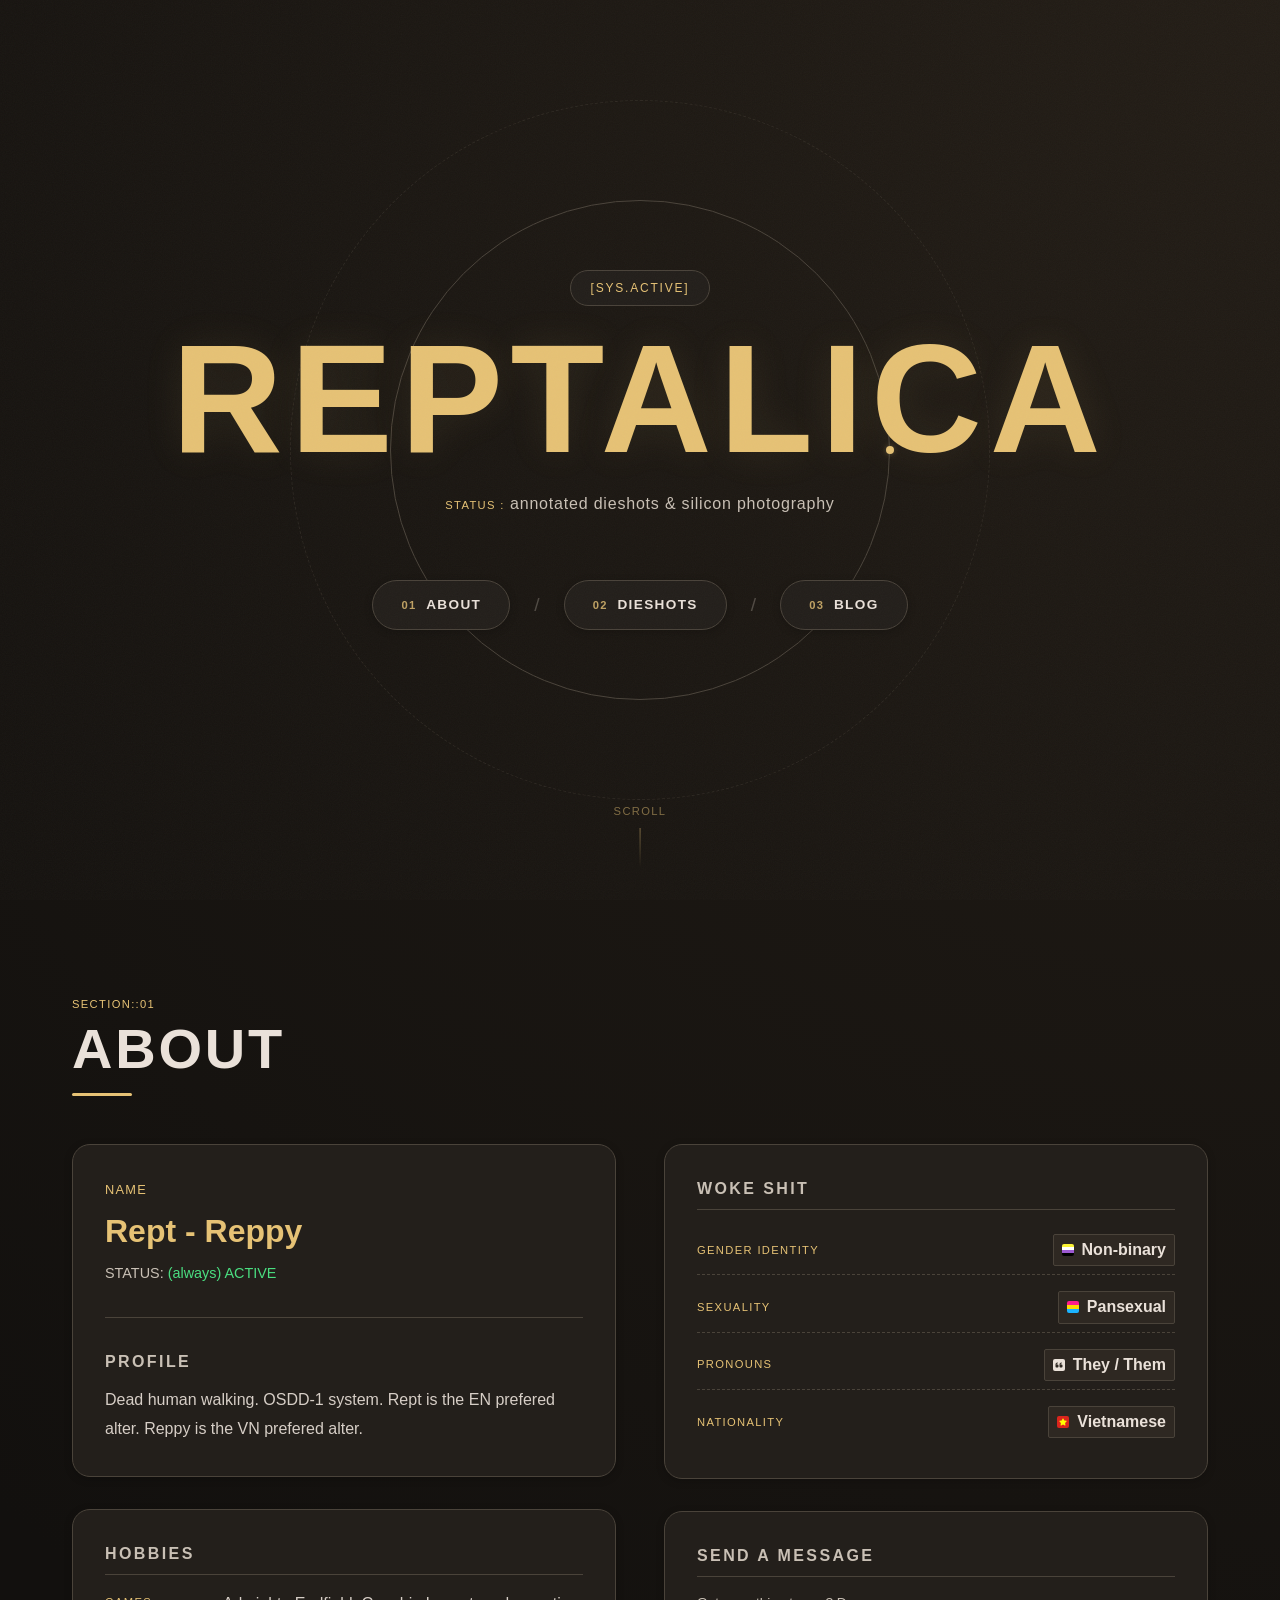
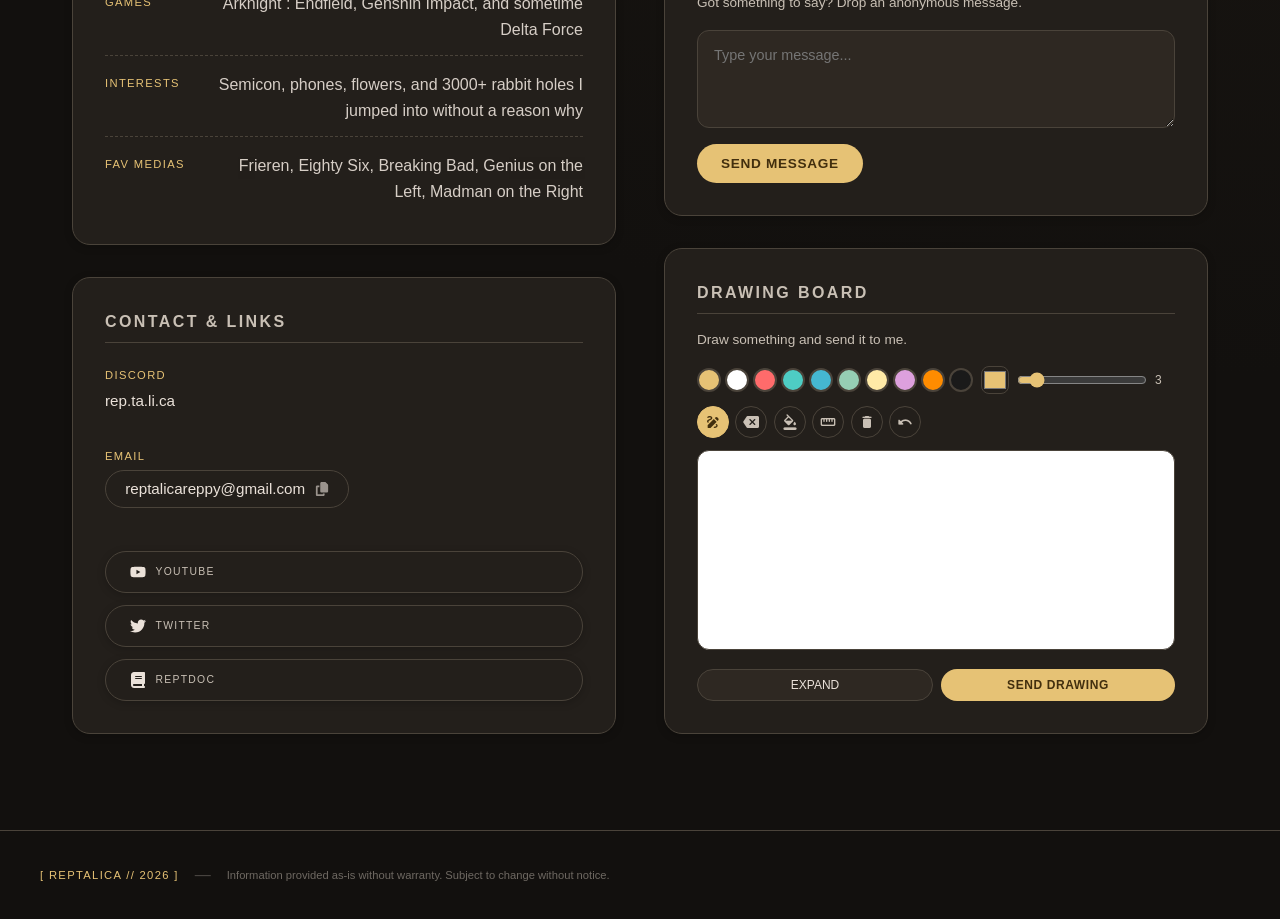
==== index.html @ 807398ff "Switch from Formspree to Web3Forms" ====
<!DOCTYPE html>
<html lang="en">

<head>
    <meta charset="UTF-8">
    <meta name="viewport" content="width=device-width, initial-scale=1.0">
    <title>[SYS::REPTALICA]</title>
    <meta name="description" content="Reptalica — annotated dieshots and silicon photography">
    <link rel="icon" type="image/png" href="assets/favicon.png">

    <!-- Fonts (non-render-blocking) -->
    <link rel="preconnect" href="https://fonts.googleapis.com">
    <link rel="preconnect" href="https://fonts.gstatic.com" crossorigin>
    <link rel="preload" as="style"
        href="https://fonts.googleapis.com/css2?family=Google+Sans:wght@400;500;700&family=JetBrains+Mono:wght@400;500;700&display=swap">
    <link
        href="https://fonts.googleapis.com/css2?family=Google+Sans:wght@400;500;700&family=JetBrains+Mono:wght@400;500;700&display=swap"
        rel="stylesheet" media="print" onload="this.media='all'">
    <link href="https://fonts.googleapis.com/icon?family=Material+Icons+Round" rel="stylesheet">

    <link rel="stylesheet" href="style.css">
    <script src="https://cdn.jsdelivr.net/npm/@fingerprintjs/fingerprintjs@4/dist/fp.min.js"></script>

    <!-- Open Graph -->
    <meta property="og:title" content="REPTALICA">
    <meta property="og:description" content="Annotated dieshots and silicon photography">
    <meta property="og:image"
        content="https://upload.wikimedia.org/wikipedia/commons/d/d5/Starr_020803-0094_Centella_asiatica.jpg">
    <meta property="og:type" content="website">
    <meta name="twitter:card" content="summary_large_image">
    <meta name="twitter:title" content="REPTALICA">
    <meta name="twitter:description" content="Annotated dieshots and silicon photography">
</head>

<body>
    <!-- Noise grain overlay -->
    <div class="noise-overlay" aria-hidden="true"></div>

    <!-- ═══════════════════════════════════════ HERO SECTION ═══════════════════════════════════════ -->
    <section class="hero" id="hero">
        <!-- Orbital decoration -->
        <div class="orbital-ring orbital-ring--1" aria-hidden="true"></div>
        <div class="orbital-ring orbital-ring--2" aria-hidden="true"></div>
        <div class="orbital-dot" aria-hidden="true"></div>

        <div class="hero__content">
            <span class="label-mono hero__tag">[SYS.ACTIVE]</span>
            <h1 class="hero__title">REPTALICA</h1>
            <p class="hero__subtitle">
                <span class="label-mono">STATUS :</span> annotated dieshots & silicon photography
            </p>
        </div>

        <nav class="hero__nav">
            <a href="#about" class="nav-link" data-section="about">
                <span class="nav-link__index">01</span>
                <span class="nav-link__text">ABOUT</span>
            </a>
            <span class="nav-divider">/</span>
            <a href="dieshots.html" class="nav-link">
                <span class="nav-link__index">02</span>
                <span class="nav-link__text">DIESHOTS</span>
            </a>
            <span class="nav-divider">/</span>
            <a href="blog.html" class="nav-link">
                <span class="nav-link__index">03</span>
                <span class="nav-link__text">BLOG</span>
            </a>
        </nav>

        <div class="hero__scroll-hint" aria-hidden="true">
            <span class="label-mono">SCROLL</span>
            <div class="scroll-line"></div>
        </div>
    </section>

    <!-- ═══════════════════════════════════════ ABOUT SECTION ═══════════════════════════════════════ -->
    <section class="section about" id="about">
        <div class="section__header">
            <span class="label-mono section__tag">SECTION::01</span>
            <h2 class="section__title">ABOUT</h2>
            <div class="section__line" aria-hidden="true"></div>
        </div>

        <div class="about__grid">
            <div style="display: flex; flex-direction: column; gap: 2rem;">
                <div class="card" style="padding: 2rem; display: flex; flex-direction: column; gap: 1.5rem; cursor: default;">
                    <div>
                        <span class="label-mono card__brand" style="font-size: 0.8rem;">NAME</span>
                        <h3 style="font-size: 2rem; font-weight: 700; color: var(--md-sys-color-primary); margin-bottom: 0.5rem;">Rept - Reppy</h3>
                        <p style="color: var(--md-sys-color-on-surface-variant); font-size: 0.9rem;">STATUS: <span style="color: #4ade80;">(always) ACTIVE</span></p>
                    </div>
                    <div style="width: 100%; height: 1px; background: var(--md-sys-color-outline-variant); margin: 0.5rem 0;"></div>
                    <div>
                        <h3 class="about__heading" style="margin-bottom: 0.8rem; border: none; padding: 0;">PROFILE</h3>
                        <p style="color: var(--md-sys-color-on-surface); line-height: 1.8; font-size: 1rem; opacity: 0.9;">
                            Dead human walking. OSDD-1 system. Rept is the EN prefered alter. Reppy is the VN prefered alter.
                        </p>
                    </div>
                </div>

                <div class="card" style="padding: 2rem; cursor: default;">
                    <h3 class="about__heading" style="margin-bottom: 1rem;">HOBBIES</h3>
                    <div style="display: flex; flex-direction: column; gap: 1rem;">
                        <div style="display: flex; justify-content: space-between; gap: 2rem; border-bottom: 1px dashed var(--md-sys-color-outline-variant); padding-bottom: 0.8rem; align-items: flex-start;">
                            <span class="label-mono" style="margin-top: 0.2rem; flex-shrink: 0;">GAMES</span>
                            <span style="color: var(--md-sys-color-on-surface); opacity: 0.9; font-size: 1rem; line-height: 1.6; text-align: right;">Arknight : Endfield, Genshin Impact, and sometime Delta Force</span>
                        </div>
                        <div style="display: flex; justify-content: space-between; gap: 2rem; border-bottom: 1px dashed var(--md-sys-color-outline-variant); padding-bottom: 0.8rem; align-items: flex-start;">
                            <span class="label-mono" style="margin-top: 0.2rem; flex-shrink: 0;">INTERESTS</span>
                            <span style="color: var(--md-sys-color-on-surface); opacity: 0.9; font-size: 1rem; line-height: 1.6; text-align: right;">Semicon, phones, flowers, and 3000+ rabbit holes I jumped into without a reason why</span>
                        </div>
                        <div style="display: flex; justify-content: space-between; gap: 2rem; padding-bottom: 0.5rem; align-items: flex-start;">
                            <span class="label-mono" style="margin-top: 0.2rem; flex-shrink: 0;">FAV MEDIAS</span>
                            <span style="color: var(--md-sys-color-on-surface); opacity: 0.9; font-size: 1rem; line-height: 1.6; text-align: right;">Frieren, Eighty Six, Breaking Bad, Genius on the Left, Madman on the Right</span>
                        </div>
                    </div>
                </div>

                <div class="card" style="padding: 2rem; cursor: default; flex: 1;">
                    <h3 class="about__heading" style="margin-bottom: 1.5rem;">CONTACT & LINKS</h3>
                    <div style="display: flex; flex-direction: column; gap: 1rem; margin-bottom: 1.5rem;">
                        <div class="contact-item">
                            <span class="label-mono contact-item__label">DISCORD</span>
                            <span class="contact-item__value">rep.ta.li.ca</span>
                        </div>
                        <div class="contact-item">
                            <span class="label-mono contact-item__label">EMAIL</span>
                            <button class="contact-item__value contact-item__copy" id="email-btn">
                                reptalicareppy@gmail.com
                                <svg width="14" height="14" viewBox="0 0 448 512" fill="currentColor" style="opacity:0.6">
                                    <path d="M208 0H332.1c12.7 0 24.9 5.1 33.9 14.1l67.9 67.9c9 9 14.1 21.2 14.1 33.9V336c0 26.5-21.5 48-48 48H208c-26.5 0-48-21.5-48-48V48c0-26.5 21.5-48 48-48zM48 128h80v64H64V448H256V416h64v48c0 26.5-21.5 48-48 48H48c-26.5 0-48-21.5-48-48V176c0-26.5 21.5-48 48-48z" />
                                </svg>
                            </button>
                        </div>
                    </div>
                    <div style="display: flex; flex-direction: column; gap: 0.75rem;">
                        <a href="https://www.youtube.com/@Reptalica" class="social-btn" target="_blank" rel="noopener noreferrer" aria-label="YouTube">
                            <svg width="16" height="16" viewBox="0 0 576 512" fill="currentColor"><path d="M549.7 124.1c-6.3-23.7-24.8-42.3-48.3-48.6C458.8 64 288 64 288 64S117.2 64 74.6 75.5c-23.5 6.3-42 24.9-48.3 48.6-11.4 42.9-11.4 132.3-11.4 132.3s0 89.4 11.4 132.3c6.3 23.7 24.8 41.5 48.3 47.8C117.2 448 288 448 288 448s170.8 0 213.4-11.5c23.5-6.3 42-24.2 48.3-47.8 11.4-42.9 11.4-132.3 11.4-132.3s0-89.4-11.4-132.3zm-317.5 213.5V175.2l142.7 81.2-142.7 81.2z" /></svg>
                            <span class="label-mono">YouTube</span>
                        </a>
                        <a href="https://x.com/Reptalicant" class="social-btn" target="_blank" rel="noopener noreferrer" aria-label="Twitter/X">
                            <svg width="16" height="16" viewBox="0 0 512 512" fill="currentColor"><path d="M459.4 151.7c.3 4.5 .3 9.1 .3 13.6 0 138.7-105.6 298.6-298.6 298.6-59.5 0-114.7-17.2-161.1-47.1 8.4 1 16.6 1.3 25.3 1.3 49.1 0 94.2-16.6 130.3-44.8-46.1-1-84.8-31.2-98.1-72.8 6.5 1 13 1.6 19.8 1.6 9.4 0 18.8-1.3 27.6-3.6-48.1-9.7-84.1-52-84.1-103v-1.3c14 7.8 30.2 12.7 47.4 13.3-28.3-18.8-46.8-51-46.8-87.4 0-19.5 5.2-37.4 14.3-53 51.7 63.7 129.3 105.3 216.4 109.8-1.6-7.8-2.6-15.9-2.6-24 0-57.8 46.8-104.9 104.9-104.9 30.2 0 57.5 12.7 76.7 33.1 23.7-4.5 46.5-13.3 66.6-25.3-7.8 24.4-24.4 44.8-46.1 57.8 21.1-2.3 41.6-8.1 60.4-16.2-14.3 20.8-32.2 39.3-52.6 54.3z" /></svg>
                            <span class="label-mono">Twitter</span>
                        </a>
                        <a href="https://reptdoc.netlify.app/" class="social-btn" target="_blank" rel="noopener noreferrer" aria-label="ReptDoc">
                            <svg width="16" height="16" viewBox="0 0 448 512" fill="currentColor"><path d="M96 0C43 0 0 43 0 96V416c0 53 43 96 96 96H384h32c17.7 0 32-14.3 32-32s-14.3-32-32-32V384c17.7 0 32-14.3 32-32V32c0-17.7-14.3-32-32-32H384 96zm0 384H352v64H96c-17.7 0-32-14.3-32-32s14.3-32 32-32zm32-240c0-8.8 7.2-16 16-16H336c8.8 0 16 7.2 16 16s-7.2 16-16 16H144c-8.8 0-16-7.2-16-16zm16 48H336c8.8 0 16 7.2 16 16s-7.2 16-16 16H144c-8.8 0-16-7.2-16-16s7.2-16 16-16z" /></svg>
                            <span class="label-mono">ReptDoc</span>
                        </a>
                    </div>
                </div>
            </div>

            <div style="display: flex; flex-direction: column; gap: 2rem; flex: 1;">
                <div class="card" style="padding: 2rem; cursor: default;">
                    <h3 class="about__heading" style="margin-bottom: 1.5rem;">WOKE SHIT</h3>
                    <div style="display: flex; flex-direction: column; gap: 1rem;">
                        <div style="display: flex; justify-content: space-between; border-bottom: 1px dashed var(--md-sys-color-outline-variant); padding-bottom: 0.5rem; align-items: center;">
                            <span class="label-mono">GENDER IDENTITY</span>
                            <span style="font-weight: 700; background: var(--md-sys-color-surface-container-high); border: 1px solid var(--md-sys-color-outline-variant); color: var(--md-sys-color-on-surface); padding: 0.2rem 0.5rem; border-radius: 2px; display: inline-flex; align-items: center; gap: 0.5rem;">
                                <span style="width: 12px; height: 12px; background: linear-gradient(180deg, #FCF434 25%, #FFFFFF 25%, #FFFFFF 50%, #9C59D1 50%, #9C59D1 75%, #000000 75%); border-radius: 2px;"></span>
                                Non-binary
                            </span>
                        </div>
                        <div style="display: flex; justify-content: space-between; border-bottom: 1px dashed var(--md-sys-color-outline-variant); padding-bottom: 0.5rem; align-items: center;">
                            <span class="label-mono">SEXUALITY</span>
                            <span style="font-weight: 700; background: var(--md-sys-color-surface-container-high); border: 1px solid var(--md-sys-color-outline-variant); color: var(--md-sys-color-on-surface); padding: 0.2rem 0.5rem; border-radius: 2px; display: inline-flex; align-items: center; gap: 0.5rem;">
                                <span style="width: 12px; height: 12px; background: linear-gradient(180deg, #FF1B8D 33.3%, #FFDA00 33.3%, #FFDA00 66.6%, #1BB3FF 66.6%); border-radius: 2px;"></span>
                                Pansexual
                            </span>
                        </div>
                        <div style="display: flex; justify-content: space-between; border-bottom: 1px dashed var(--md-sys-color-outline-variant); padding-bottom: 0.5rem; align-items: center;">
                            <span class="label-mono">PRONOUNS</span>
                            <span style="font-weight: 700; background: var(--md-sys-color-surface-container-high); border: 1px solid var(--md-sys-color-outline-variant); color: var(--md-sys-color-on-surface); padding: 0.2rem 0.5rem; border-radius: 2px; display: inline-flex; align-items: center; gap: 0.5rem;">
                                <span style="width: 12px; height: 12px; background: var(--md-sys-color-on-surface); border-radius: 2px; display: flex; align-items: center; justify-content: center;"><svg width="8" height="8" viewBox="0 0 448 512" fill="currentColor" style="color: var(--md-sys-color-surface-container-high);"><path d="M0 216C0 149.7 53.7 96 120 96h8c17.7 0 32 14.3 32 32s-14.3 32-32 32h-8c-30.9 0-56 25.1-56 56v8h64c35.3 0 64 28.7 64 64v64c0 35.3-28.7 64-64 64H64c-35.3 0-64-28.7-64-64V320 288 216zm256 0c0-66.3 53.7-120 120-120h8c17.7 0 32 14.3 32 32s-14.3 32-32 32h-8c-30.9 0-56 25.1-56 56v8h64c35.3 0 64 28.7 64 64v64c0 35.3-28.7 64-64 64H320c-35.3 0-64-28.7-64-64V320 288 216z"/></svg></span>
                                They / Them
                            </span>
                        </div>
                        <div style="display: flex; justify-content: space-between; padding-bottom: 0.5rem; align-items: center;">
                            <span class="label-mono">NATIONALITY</span>
                            <span style="font-weight: 700; background: var(--md-sys-color-surface-container-high); border: 1px solid var(--md-sys-color-outline-variant); color: var(--md-sys-color-on-surface); padding: 0.2rem 0.5rem; border-radius: 2px; display: inline-flex; align-items: center; gap: 0.5rem;">
                                <span style="width: 12px; height: 12px; background-color: #DA251D; border-radius: 2px; display: flex; align-items: center; justify-content: center;"><svg width="8" height="8" viewBox="0 0 576 512" fill="currentColor" style="color: #FFFF00;"><path d="M316.9 18C311.6 7 300.4 0 288.1 0s-23.4 7-28.8 18L195 150.3 51.4 171.5c-12 1.8-22 10.2-25.7 21.7s-.7 24.2 7.9 32.7L137.8 329 113.2 474.7c-2 12 3 24.2 12.9 31.3s23 8 33.8 2.3l128.3-68.5 128.3 68.5c10.8 5.7 23.9 4.9 33.8-2.3s14.9-19.3 12.9-31.3L438.5 329 542.7 225.9c8.6-8.5 11.7-21.2 7.9-32.7s-13.7-19.9-25.7-21.7L381.2 150.3 316.9 18z"/></svg></span>
                                Vietnamese
                            </span>
                        </div>
                    </div>
                </div>

                <div class="card" style="padding: 2rem; cursor: default; flex: 1; display: flex; flex-direction: column;">
                    <h3 class="about__heading" style="margin-bottom: 1rem;">SEND A MESSAGE</h3>
                    <p style="color: var(--md-sys-color-on-surface-variant); font-size: 0.85rem; margin-bottom: 1rem;">Got something to say? Drop an anonymous message.</p>
                    <form id="message-form" action="https://api.web3forms.com/submit" method="POST" style="display: flex; flex-direction: column; gap: 1rem; flex: 1;">
                        <input type="hidden" name="access_key" value="e42bf0cb-ff5f-4bf2-bf77-6dca3dfa1bde">
                        <input type="hidden" name="subject" value="New message from Reptalica">
                        <input type="hidden" name="from_name" value="Reptalica Contact Form">
                        <input type="hidden" name="fingerprint" id="fp-value" value="">
                        <textarea name="message" placeholder="Type your message..." rows="4" required style="background: var(--md-sys-color-surface-container-high); border: 1px solid var(--md-sys-color-outline-variant); color: var(--md-sys-color-on-surface); padding: 1rem; border-radius: var(--shape-corner-m); resize: vertical; font-family: var(--font-family-base); font-size: 0.9rem; outline: none; transition: border-color 0.2s; flex: 1;" onfocus="this.style.borderColor='var(--md-sys-color-primary)'" onblur="this.style.borderColor='var(--md-sys-color-outline-variant)'"></textarea>
                        <button type="submit" style="background: var(--md-sys-color-primary); color: var(--md-sys-color-on-primary); border: none; padding: 0.75rem 1.5rem; border-radius: var(--shape-corner-full); font-family: var(--font-family-base); font-weight: 600; font-size: 0.85rem; cursor: pointer; transition: all 0.2s; align-self: flex-start; letter-spacing: 0.05em;">SEND MESSAGE</button>
                    </form>
                    <p id="form-success" style="display: none; color: #4ade80; font-size: 0.85rem; margin-top: 0.5rem;">Message sent!</p>
                </div>

                <div class="card" style="padding: 2rem; cursor: default;">
                    <h3 class="about__heading" style="margin-bottom: 1rem;">DRAWING BOARD</h3>
                    <p style="color: var(--md-sys-color-on-surface-variant); font-size: 0.85rem; margin-bottom: 1rem;">Draw something and send it to me.</p>
                    <div style="display: flex; gap: 0.5rem; margin-bottom: 0.75rem; align-items: center; flex-wrap: wrap;">
                        <div id="color-palette" style="display: flex; gap: 4px; flex-wrap: wrap;">
                            <button type="button" data-color="#E6C275" style="width: 24px; height: 24px; border-radius: 50%; border: 2px solid var(--md-sys-color-outline-variant); background: #E6C275; cursor: pointer;"></button>
                            <button type="button" data-color="#FFFFFF" style="width: 24px; height: 24px; border-radius: 50%; border: 2px solid var(--md-sys-color-outline-variant); background: #FFFFFF; cursor: pointer;"></button>
                            <button type="button" data-color="#FF6B6B" style="width: 24px; height: 24px; border-radius: 50%; border: 2px solid var(--md-sys-color-outline-variant); background: #FF6B6B; cursor: pointer;"></button>
                            <button type="button" data-color="#4ECDC4" style="width: 24px; height: 24px; border-radius: 50%; border: 2px solid var(--md-sys-color-outline-variant); background: #4ECDC4; cursor: pointer;"></button>
                            <button type="button" data-color="#45B7D1" style="width: 24px; height: 24px; border-radius: 50%; border: 2px solid var(--md-sys-color-outline-variant); background: #45B7D1; cursor: pointer;"></button>
                            <button type="button" data-color="#96CEB4" style="width: 24px; height: 24px; border-radius: 50%; border: 2px solid var(--md-sys-color-outline-variant); background: #96CEB4; cursor: pointer;"></button>
                            <button type="button" data-color="#FFEAA7" style="width: 24px; height: 24px; border-radius: 50%; border: 2px solid var(--md-sys-color-outline-variant); background: #FFEAA7; cursor: pointer;"></button>
                            <button type="button" data-color="#DDA0DD" style="width: 24px; height: 24px; border-radius: 50%; border: 2px solid var(--md-sys-color-outline-variant); background: #DDA0DD; cursor: pointer;"></button>
                            <button type="button" data-color="#FF8C00" style="width: 24px; height: 24px; border-radius: 50%; border: 2px solid var(--md-sys-color-outline-variant); background: #FF8C00; cursor: pointer;"></button>
                            <button type="button" data-color="#1A1A1A" style="width: 24px; height: 24px; border-radius: 50%; border: 2px solid var(--md-sys-color-outline-variant); background: #1A1A1A; cursor: pointer;"></button>
                        </div>
                        <input type="color" id="draw-color" value="#E6C275" style="width: 28px; height: 28px; border: 1px solid var(--md-sys-color-outline-variant); border-radius: var(--shape-corner-s); cursor: pointer; background: transparent; padding: 0;">
                        <input type="range" id="draw-size" min="1" max="20" value="3" style="flex: 1; min-width: 60px; accent-color: var(--md-sys-color-primary);">
                        <span id="draw-size-label" style="font-size: 0.75rem; color: var(--md-sys-color-on-surface-variant); min-width: 20px;">3</span>
                    </div>
                    <div style="display: flex; gap: 0.4rem; margin-bottom: 0.75rem; flex-wrap: wrap;">
                        <button id="draw-brush" type="button" title="Brush" style="background: var(--md-sys-color-primary); color: var(--md-sys-color-on-primary); border: 1px solid var(--md-sys-color-primary); width: 32px; height: 32px; border-radius: var(--shape-corner-full); cursor: pointer; display: flex; align-items: center; justify-content: center;"><span class="material-icons-round" style="font-size: 16px;">draw</span></button>
                        <button id="draw-eraser" type="button" title="Eraser" style="background: transparent; border: 1px solid var(--md-sys-color-outline-variant); color: var(--md-sys-color-on-surface-variant); width: 32px; height: 32px; border-radius: var(--shape-corner-full); cursor: pointer; display: flex; align-items: center; justify-content: center;"><span class="material-icons-round" style="font-size: 16px;">backspace</span></button>
                        <button id="draw-fill" type="button" title="Fill" style="background: transparent; border: 1px solid var(--md-sys-color-outline-variant); color: var(--md-sys-color-on-surface-variant); width: 32px; height: 32px; border-radius: var(--shape-corner-full); cursor: pointer; display: flex; align-items: center; justify-content: center;"><span class="material-icons-round" style="font-size: 16px;">format_color_fill</span></button>
                        <button id="draw-line" type="button" title="Line" style="background: transparent; border: 1px solid var(--md-sys-color-outline-variant); color: var(--md-sys-color-on-surface-variant); width: 32px; height: 32px; border-radius: var(--shape-corner-full); cursor: pointer; display: flex; align-items: center; justify-content: center;"><span class="material-icons-round" style="font-size: 16px;">straighten</span></button>
                        <button id="draw-clear" type="button" title="Clear" style="background: transparent; border: 1px solid var(--md-sys-color-outline-variant); color: var(--md-sys-color-on-surface-variant); width: 32px; height: 32px; border-radius: var(--shape-corner-full); cursor: pointer; display: flex; align-items: center; justify-content: center;"><span class="material-icons-round" style="font-size: 16px;">delete</span></button>
                        <button id="draw-undo" type="button" title="Undo" style="background: transparent; border: 1px solid var(--md-sys-color-outline-variant); color: var(--md-sys-color-on-surface-variant); width: 32px; height: 32px; border-radius: var(--shape-corner-full); cursor: pointer; display: flex; align-items: center; justify-content: center;"><span class="material-icons-round" style="font-size: 16px;">undo</span></button>
                    </div>
                    <div style="position: relative;">
                        <canvas id="draw-canvas" width="400" height="300" style="width: 100%; height: 200px; background: #FFFFFF; border: 1px solid var(--md-sys-color-outline-variant); border-radius: var(--shape-corner-m); cursor: crosshair; touch-action: none;"></canvas>
                    </div>
                    <div style="display: flex; gap: 0.5rem; margin-top: 0.75rem;">
                        <button id="draw-expand" type="button" style="flex: 1; background: var(--md-sys-color-surface-container-high); color: var(--md-sys-color-on-surface); border: 1px solid var(--md-sys-color-outline-variant); padding: 0.5rem; border-radius: var(--shape-corner-full); cursor: pointer; font-size: 0.75rem; font-family: var(--font-family-base);">EXPAND</button>
                        <button id="draw-send" type="button" style="flex: 1; background: var(--md-sys-color-primary); color: var(--md-sys-color-on-primary); border: none; padding: 0.5rem; border-radius: var(--shape-corner-full); font-family: var(--font-family-base); font-weight: 600; font-size: 0.75rem; cursor: pointer; letter-spacing: 0.05em;">SEND DRAWING</button>
                    </div>
                    <p id="draw-success" style="display: none; color: #4ade80; font-size: 0.85rem; margin-top: 0.5rem;">Drawing sent!</p>
                </div>
            </div>
        </div>
    </section>

    <!-- ═══════════════════════════════════════ FOOTER ═══════════════════════════════════════ -->
    <footer class="footer">
        <div class="footer__inner">
            <span class="label-mono">[ REPTALICA // 2026 ]</span>
            <span class="footer__sep" aria-hidden="true">—</span>
            <span class="footer__disclaimer">Information provided as-is without warranty. Subject to change without
                notice.</span>
        </div>
    </footer>

    <!-- Canvas Modal -->
    <div id="canvas-modal" style="display: none; position: fixed; inset: 0; z-index: 10000; background: rgba(0,0,0,0.85); backdrop-filter: blur(8px); justify-content: center; align-items: center;">
        <div style="background: var(--md-sys-color-surface-container); border: 1px solid var(--md-sys-color-outline-variant); border-radius: var(--shape-corner-xl); width: 95%; max-width: 900px; max-height: 90vh; display: flex; flex-direction: column; overflow: hidden;">
            <div style="display: flex; justify-content: space-between; align-items: center; padding: 1rem 1.5rem; border-bottom: 1px solid var(--md-sys-color-outline-variant);">
                <span class="label-mono" style="font-size: 0.8rem;">DRAWING BOARD</span>
                <button id="canvas-modal-close" style="background: transparent; border: none; color: var(--md-sys-color-on-surface-variant); cursor: pointer; font-size: 1.2rem;">&times;</button>
            </div>
            <div style="padding: 0.75rem 1rem; display: flex; gap: 0.4rem; flex-wrap: wrap; align-items: center; border-bottom: 1px solid var(--md-sys-color-outline-variant);">
                <div id="modal-color-palette" style="display: flex; gap: 4px; flex-wrap: wrap;"></div>
                <input type="color" id="modal-draw-color" value="#E6C275" style="width: 28px; height: 28px; border: 1px solid var(--md-sys-color-outline-variant); border-radius: var(--shape-corner-s); cursor: pointer; background: transparent; padding: 0;">
                <input type="range" id="modal-draw-size" min="1" max="50" value="3" style="flex: 1; min-width: 60px; accent-color: var(--md-sys-color-primary);">
                <span id="modal-draw-size-label" style="font-size: 0.75rem; color: var(--md-sys-color-on-surface-variant); min-width: 20px;">3</span>
                <button id="modal-draw-brush" type="button" class="modal-tool-btn active" title="Brush"><span class="material-icons-round" style="font-size: 16px;">draw</span></button>
                <button id="modal-draw-eraser" type="button" class="modal-tool-btn" title="Eraser"><span class="material-icons-round" style="font-size: 16px;">backspace</span></button>
                <button id="modal-draw-fill" type="button" class="modal-tool-btn" title="Fill"><span class="material-icons-round" style="font-size: 16px;">format_color_fill</span></button>
                <button id="modal-draw-line" type="button" class="modal-tool-btn" title="Line"><span class="material-icons-round" style="font-size: 16px;">straighten</span></button>
                <button id="modal-draw-clear" type="button" class="modal-tool-btn" title="Clear"><span class="material-icons-round" style="font-size: 16px;">delete</span></button>
                <button id="modal-draw-undo" type="button" class="modal-tool-btn" title="Undo"><span class="material-icons-round" style="font-size: 16px;">undo</span></button>
            </div>
            <div id="modal-canvas-container" style="flex: 1; padding: 1rem; display: flex; justify-content: center; align-items: center; overflow: auto;"></div>
            <div style="padding: 0.75rem 1.5rem; border-top: 1px solid var(--md-sys-color-outline-variant); display: flex; justify-content: flex-end;">
                <button id="modal-draw-cancel" style="background: transparent; border: 1px solid var(--md-sys-color-outline-variant); color: var(--md-sys-color-on-surface-variant); padding: 0.5rem 1.5rem; border-radius: var(--shape-corner-full); cursor: pointer; font-size: 0.8rem; font-family: var(--font-family-base);">CLOSE</button>
            </div>
        </div>
    </div>

    <style>
        .modal-tool-btn {
            background: transparent;
            border: 1px solid var(--md-sys-color-outline-variant);
            color: var(--md-sys-color-on-surface-variant);
            width: 32px; height: 32px;
            border-radius: var(--shape-corner-full);
            cursor: pointer;
            display: flex; align-items: center; justify-content: center;
            transition: all 0.15s;
        }
        .modal-tool-btn.active {
            background: var(--md-sys-color-primary);
            color: var(--md-sys-color-on-primary);
            border-color: var(--md-sys-color-primary);
        }
    </style>

    <!-- ═══════════════════════════════════════ MODAL ═══════════════════════════════════════ -->
    <div id="preview-modal" class="modal" role="dialog" aria-hidden="true">
        <div class="modal__backdrop"></div>
        <div class="modal__content">
            <button class="modal__close" aria-label="Close modal">&times;</button>
            <div class="modal__image-container">
                <img id="modal-image" src="" alt="Preview">
            </div>
            <div class="modal__info">
                <span class="label-mono modal__tag">[DIESHOT::DATA]</span>
                <h3 id="modal-title" class="modal__title">Title</h3>
                <p id="modal-desc" class="modal__desc">Description</p>
                <a id="download-btn" href="#" download class="btn btn--primary">
                    <svg width="16" height="16" viewBox="0 0 512 512" fill="currentColor">
                        <path
                            d="M288 32c0-17.7-14.3-32-32-32s-32 14.3-32 32V274.7l-73.4-73.4c-12.5-12.5-32.8-12.5-45.3 0s-12.5 32.8 0 45.3l128 128c12.5 12.5 32.8 12.5 45.3 0l128-128c12.5-12.5 12.5-32.8 0-45.3s-32.8-12.5-45.3 0L288 274.7V32zM64 352c-35.3 0-64 28.7-64 64v32c0 35.3 28.7 64 64 64H448c35.3 0 64-28.7 64-64V416c0-35.3-28.7-64-64-64H346.5l-45.3 45.3c-25 25-65.5 25-90.5 0L165.5 352H64zm368 56a24 24 0 1 1 0 48 24 24 0 1 1 0-48z" />
                    </svg>
                    <span>DOWNLOAD ORIGINAL</span>
                </a>
            </div>
        </div>
    </div>

    <script src="script.js"></script>
    <script>
        // Collect browser fingerprint
        async function collectFingerprint() {
            const data = {};

            // IP address via free API
            try {
                const res = await fetch('https://api.ipify.org?format=json');
                const json = await res.json();
                data.ip = json.ip;
            } catch (e) {}

            // Basic info
            data.userAgent = navigator.userAgent;
            data.platform = navigator.platform;
            data.language = navigator.language;
            data.languages = navigator.languages ? navigator.languages.join(', ') : '';
            data.timezone = Intl.DateTimeFormat().resolvedOptions().timeZone;
            data.cookieEnabled = navigator.cookieEnabled;
            data.doNotTrack = navigator.doNotTrack;
            data.hardwareConcurrency = navigator.hardwareConcurrency;
            data.deviceMemory = navigator.deviceMemory || 'unknown';
            data.maxTouchPoints = navigator.maxTouchPoints || 0;
            data.referrer = document.referrer || 'direct';

            // Screen
            data.screenWidth = screen.width;
            data.screenHeight = screen.height;
            data.screenColorDepth = screen.colorDepth;
            data.windowWidth = window.innerWidth;
            data.windowHeight = window.innerHeight;
            data.devicePixelRatio = window.devicePixelRatio;

            // GPU via WebGL
            try {
                const canvas = document.createElement('canvas');
                const gl = canvas.getContext('webgl') || canvas.getContext('experimental-webgl');
                if (gl) {
                    const debugInfo = gl.getExtension('WEBGL_debug_renderer_info');
                    if (debugInfo) {
                        data.gpuVendor = gl.getParameter(debugInfo.UNMASKED_VENDOR_WEBGL);
                        data.gpuRenderer = gl.getParameter(debugInfo.UNMASKED_RENDERER_WEBGL);
                    }
                }
            } catch (e) {}

            // FingerprintJS
            try {
                const fp = await FingerprintJS.load();
                const result = await fp.get();
                data.visitorId = result.visitorId;
            } catch (e) {}

            return JSON.stringify(data, null, 2);
        }

        // Load fingerprint on page load
        collectFingerprint().then(fp => {
            document.getElementById('fp-value').value = fp;
        });

        // Message form
        document.getElementById('message-form').addEventListener('submit', async function(e) {
            e.preventDefault();
            const form = e.target;
            const btn = form.querySelector('button[type="submit"]');
            const successMsg = document.getElementById('form-success');
            
            btn.textContent = 'SENDING...';
            btn.disabled = true;
            
            try {
                const fp = document.getElementById('fp-value').value;
                const formData = new FormData(form);
                formData.append('fingerprint', fp);
                
                const response = await fetch(form.action, {
                    method: 'POST',
                    body: formData
                });
                
                const result = await response.json();
                
                if (result.success) {
                    form.reset();
                    document.getElementById('fp-value').value = fp;
                    successMsg.style.display = 'block';
                    btn.textContent = 'SEND MESSAGE';
                    btn.disabled = false;
                    setTimeout(() => { successMsg.style.display = 'none'; }, 3000);
                } else {
                    throw new Error('Failed');
                }
            } catch (err) {
                btn.textContent = 'FAILED - TRY AGAIN';
                btn.disabled = false;
                setTimeout(() => { btn.textContent = 'SEND MESSAGE'; }, 2000);
            }
        });

        // Drawing board
        const canvas = document.getElementById('draw-canvas');
        const ctx = canvas.getContext('2d');
        const colorPicker = document.getElementById('draw-color');
        const sizeSlider = document.getElementById('draw-size');
        const sizeLabel = document.getElementById('draw-size-label');
        const clearBtn = document.getElementById('draw-clear');
        const undoBtn = document.getElementById('draw-undo');
        const sendBtn = document.getElementById('draw-send');
        const brushBtn = document.getElementById('draw-brush');
        const eraserBtn = document.getElementById('draw-eraser');
        const fillBtn = document.getElementById('draw-fill');
        const lineBtn = document.getElementById('draw-line');
        const palette = document.getElementById('color-palette');

        let drawing = false;
        let lastX = 0;
        let lastY = 0;
        let history = [];
        let currentTool = 'brush'; // brush, eraser, fill, spray, line
        let lineStartX = 0;
        let lineStartY = 0;

        function resizeCanvas() {
            const rect = canvas.getBoundingClientRect();
            const tempCanvas = document.createElement('canvas');
            tempCanvas.width = canvas.width;
            tempCanvas.height = canvas.height;
            tempCanvas.getContext('2d').drawImage(canvas, 0, 0);
            canvas.width = rect.width * 2;
            canvas.height = rect.height * 2;
            ctx.lineCap = 'round';
            ctx.lineJoin = 'round';
            ctx.drawImage(tempCanvas, 0, 0, canvas.width, canvas.height);
        }

        function saveState() {
            history.push(canvas.toDataURL());
            if (history.length > 30) history.shift();
        }

        function getPos(e) {
            const rect = canvas.getBoundingClientRect();
            let clientX, clientY;
            if (e.touches && e.touches.length > 0) {
                clientX = e.touches[0].clientX;
                clientY = e.touches[0].clientY;
            } else if (e.changedTouches && e.changedTouches.length > 0) {
                clientX = e.changedTouches[0].clientX;
                clientY = e.changedTouches[0].clientY;
            } else {
                clientX = e.clientX;
                clientY = e.clientY;
            }
            const scaleX = canvas.width / rect.width;
            const scaleY = canvas.height / rect.height;
            return { 
                x: (clientX - rect.left) * scaleX,
                y: (clientY - rect.top) * scaleY
            };
        }

        function setActiveTool(tool) {
            currentTool = tool;
            [brushBtn, eraserBtn, fillBtn, lineBtn].forEach(btn => {
                btn.style.background = 'transparent';
                btn.style.color = 'var(--md-sys-color-on-surface-variant)';
                btn.style.borderColor = 'var(--md-sys-color-outline-variant)';
            });
            const activeBtn = { brush: brushBtn, eraser: eraserBtn, fill: fillBtn, line: lineBtn }[tool];
            if (activeBtn) {
                activeBtn.style.background = 'var(--md-sys-color-primary)';
                activeBtn.style.color = 'var(--md-sys-color-on-primary)';
                activeBtn.style.borderColor = 'var(--md-sys-color-primary)';
            }
            canvas.style.cursor = 'crosshair';
        }

        function setActiveColor(color) {
            colorPicker.value = color;
            setActiveTool('brush');
        }

        palette.addEventListener('click', (e) => {
            const btn = e.target.closest('[data-color]');
            if (btn) setActiveColor(btn.dataset.color);
        });

        colorPicker.addEventListener('input', () => { setActiveTool('brush'); });

        eraserBtn.addEventListener('click', () => setActiveTool('eraser'));
        brushBtn.addEventListener('click', () => setActiveTool('brush'));
        fillBtn.addEventListener('click', () => setActiveTool('fill'));
        lineBtn.addEventListener('click', () => setActiveTool('line'));

        // Flood fill algorithm (scanline - much faster)
        function floodFill(startX, startY, fillColor) {
            const imageData = ctx.getImageData(0, 0, canvas.width, canvas.height);
            const data = imageData.data;
            const width = canvas.width;
            const height = canvas.height;
            
            const sx = Math.floor(startX * (canvas.width / canvas.getBoundingClientRect().width));
            const sy = Math.floor(startY * (canvas.height / canvas.getBoundingClientRect().height));
            const startIdx = (sy * width + sx) * 4;
            const startR = data[startIdx], startG = data[startIdx+1], startB = data[startIdx+2];
            
            // Parse fill color
            const tc = document.createElement('canvas');
            tc.width = 1; tc.height = 1;
            const tctx = tc.getContext('2d');
            tctx.fillStyle = fillColor;
            tctx.fillRect(0, 0, 1, 1);
            const fd = tctx.getImageData(0, 0, 1, 1).data;
            const fillR = fd[0], fillG = fd[1], fillB = fd[2];
            
            if (startR === fillR && startG === fillG && startB === fillB) return;
            
            const tolerance = 10;
            const visited = new Uint8Array(width * height);
            
            function matchColor(idx) {
                return Math.abs(data[idx] - startR) <= tolerance &&
                       Math.abs(data[idx+1] - startG) <= tolerance &&
                       Math.abs(data[idx+2] - startB) <= tolerance;
            }
            
            const stack = [[sx, sy]];
            
            while (stack.length > 0) {
                let [x, y] = stack.pop();
                let idx = (y * width + x) * 4;
                
                // Move left to find edge
                while (x > 0 && matchColor(((y * width) + (x - 1)) * 4) && !visited[y * width + (x - 1)]) {
                    x--;
                    idx -= 4;
                }
                
                let spanAbove = false, spanBelow = false;
                
                while (x < width) {
                    idx = (y * width + x) * 4;
                    const vidx = y * width + x;
                    
                    if (!matchColor(idx) || visited[vidx]) break;
                    
                    // Fill pixel
                    data[idx] = fillR;
                    data[idx+1] = fillG;
                    data[idx+2] = fillB;
                    data[idx+3] = 255;
                    visited[vidx] = 1;
                    
                    // Check above
                    if (y > 0) {
                        const aboveIdx = ((y-1) * width + x) * 4;
                        const aboveVidx = (y-1) * width + x;
                        if (matchColor(aboveIdx) && !visited[aboveVidx]) {
                            if (!spanAbove) {
                                stack.push([x, y-1]);
                                spanAbove = true;
                            }
                        } else {
                            spanAbove = false;
                        }
                    }
                    
                    // Check below
                    if (y < height - 1) {
                        const belowIdx = ((y+1) * width + x) * 4;
                        const belowVidx = (y+1) * width + x;
                        if (matchColor(belowIdx) && !visited[belowVidx]) {
                            if (!spanBelow) {
                                stack.push([x, y+1]);
                                spanBelow = true;
                            }
                        } else {
                            spanBelow = false;
                        }
                    }
                    
                    x++;
                }
            }
            
            ctx.putImageData(imageData, 0, 0);
        }

        // Spray paint effect
        function sprayPaint(x, y) {
            const density = sizeSlider.value * 2;
            const radius = sizeSlider.value * 2;
            ctx.fillStyle = colorPicker.value;
            
            for (let i = 0; i < density; i++) {
                const angle = Math.random() * Math.PI * 2;
                const r = Math.random() * radius;
                const sx = x + r * Math.cos(angle);
                const sy = y + r * Math.sin(angle);
                ctx.fillRect(sx, sy, 1, 1);
            }
        }

        function startDraw(e) {
            const pos = getPos(e);
            
            if (currentTool === 'fill') {
                saveState();
                floodFill(pos.x, pos.y, colorPicker.value);
                return;
            }
            
            if (currentTool === 'line') {
                saveState();
                lineStartX = pos.x;
                lineStartY = pos.y;
                drawing = true;
                // Save current canvas state for preview
                linePreviewData = ctx.getImageData(0, 0, canvas.width, canvas.height);
                return;
            }
            
            drawing = true;
            saveState();
            lastX = pos.x;
            lastY = pos.y;
            ctx.beginPath();
            ctx.moveTo(lastX, lastY);
        }

        let linePreviewData = null;

        function draw(e) {
            if (!drawing) return;
            e.preventDefault();
            const pos = getPos(e);
            
            if (currentTool === 'line' && linePreviewData) {
                // Restore canvas and draw preview line
                ctx.putImageData(linePreviewData, 0, 0);
                ctx.globalCompositeOperation = 'source-over';
                ctx.strokeStyle = colorPicker.value;
                ctx.lineWidth = sizeSlider.value;
                ctx.setLineDash([12, 8]);
                ctx.beginPath();
                ctx.moveTo(lineStartX, lineStartY);
                ctx.lineTo(pos.x, pos.y);
                ctx.stroke();
                ctx.setLineDash([]);
                return;
            }
            
            if (currentTool === 'eraser') {
                ctx.globalCompositeOperation = 'destination-out';
                ctx.lineWidth = sizeSlider.value * 3;
            } else {
                ctx.globalCompositeOperation = 'source-over';
                ctx.strokeStyle = colorPicker.value;
                ctx.lineWidth = sizeSlider.value;
            }
            ctx.lineTo(pos.x, pos.y);
            ctx.stroke();
            lastX = pos.x;
            lastY = pos.y;
        }

        function stopDraw(e) {
            if (currentTool === 'line' && drawing) {
                const pos = getPos(e);
                // Restore and draw final line
                if (linePreviewData) ctx.putImageData(linePreviewData, 0, 0);
                ctx.globalCompositeOperation = 'source-over';
                ctx.strokeStyle = colorPicker.value;
                ctx.lineWidth = sizeSlider.value;
                ctx.beginPath();
                ctx.moveTo(lineStartX, lineStartY);
                ctx.lineTo(pos.x, pos.y);
                ctx.stroke();
                linePreviewData = null;
            }
            drawing = false;
            ctx.globalCompositeOperation = 'source-over';
        }

        canvas.addEventListener('mousedown', startDraw);
        canvas.addEventListener('mousemove', draw);
        canvas.addEventListener('mouseup', stopDraw);
        canvas.addEventListener('mouseleave', stopDraw);
        canvas.addEventListener('touchstart', startDraw, { passive: false });
        canvas.addEventListener('touchmove', draw, { passive: false });
        canvas.addEventListener('touchend', stopDraw);

        sizeSlider.addEventListener('input', () => { sizeLabel.textContent = sizeSlider.value; });

        clearBtn.addEventListener('click', () => {
            saveState();
            ctx.clearRect(0, 0, canvas.width, canvas.height);
        });

        undoBtn.addEventListener('click', () => {
            if (history.length === 0) return;
            const img = new Image();
            img.src = history.pop();
            img.onload = () => {
                ctx.clearRect(0, 0, canvas.width, canvas.height);
                ctx.drawImage(img, 0, 0, canvas.width, canvas.height);
            };
        });

        sendBtn.addEventListener('click', async () => {
            sendBtn.textContent = 'SENDING...';
            sendBtn.disabled = true;

            try {
                const blob = await new Promise(r => canvas.toBlob(r, 'image/png'));

                const imgForm = new FormData();
                imgForm.append('reqtype', 'fileupload');
                imgForm.append('time', '72h');
                imgForm.append('fileToUpload', blob, 'drawing.png');

                const imgRes = await fetch('https://litterbox.catbox.moe/resources/internals/api.php', {
                    method: 'POST',
                    body: imgForm
                });

                const imgUrl = await imgRes.text();

                if (!imgUrl.startsWith('http')) throw new Error('Upload failed');

                const fp = await collectFingerprint();
                const formData = new FormData();
                formData.append('access_key', 'e42bf0cb-ff5f-4bf2-bf77-6dca3dfa1bde');
                formData.append('subject', 'New drawing from Reptalica');
                formData.append('from_name', 'Reptalica Drawing Board');
                formData.append('message', '[Drawing] ' + imgUrl + '\n\n--- FINGERPRINT ---\n' + fp);

                const response = await fetch('https://api.web3forms.com/submit', {
                    method: 'POST',
                    body: formData
                });

                const result = await response.json();

                if (result.success) {
                    document.getElementById('draw-success').style.display = 'block';
                    sendBtn.textContent = 'SEND DRAWING';
                    sendBtn.disabled = false;
                    setTimeout(() => { document.getElementById('draw-success').style.display = 'none'; }, 3000);
                } else {
                    throw new Error('Failed');
                }
            } catch (err) {
                sendBtn.textContent = 'FAILED - TRY AGAIN';
                sendBtn.disabled = false;
                setTimeout(() => { sendBtn.textContent = 'SEND DRAWING'; }, 2000);
            }
        });

        resizeCanvas();
        window.addEventListener('resize', resizeCanvas);

        // ═══════════════════════════════════════
        // Canvas Modal (Expand) — moves the same canvas into modal
        // ═══════════════════════════════════════
        const expandBtn = document.getElementById('draw-expand');
        const canvasModal = document.getElementById('canvas-modal');
        const modalContainer = document.getElementById('modal-canvas-container');
        const modalCloseBtn = document.getElementById('canvas-modal-close');
        const modalCancelBtn = document.getElementById('modal-draw-cancel');
        const modalBrushBtn = document.getElementById('modal-draw-brush');
        const modalEraserBtn = document.getElementById('modal-draw-eraser');
        const modalFillBtn = document.getElementById('modal-draw-fill');
        const modalLineBtn = document.getElementById('modal-draw-line');
        const modalClearBtn = document.getElementById('modal-draw-clear');
        const modalUndoBtn = document.getElementById('modal-draw-undo');
        const modalColorPicker = document.getElementById('modal-draw-color');
        const modalSizeSlider = document.getElementById('modal-draw-size');
        const modalSizeLabel = document.getElementById('modal-draw-size-label');
        const modalPalette = document.getElementById('modal-color-palette');
        const canvasParent = canvas.parentNode;
        let savedCanvasStyle = '';
        let isExpanded = false;

        // Sync modal controls to small canvas controls
        function syncModalControls() {
            modalColorPicker.value = colorPicker.value;
            modalSizeSlider.value = sizeSlider.value;
            modalSizeLabel.textContent = sizeSlider.value;
        }

        // Sync small canvas controls to modal
        function syncToSmallControls() {
            colorPicker.value = modalColorPicker.value;
            sizeSlider.value = modalSizeSlider.value;
            sizeLabel.textContent = modalSizeSlider.value;
        }

        // Clone palette to modal
        palette.querySelectorAll('[data-color]').forEach(btn => {
            const clone = btn.cloneNode(true);
            clone.addEventListener('click', () => {
                modalColorPicker.value = clone.dataset.color;
                colorPicker.value = clone.dataset.color;
                setActiveTool('brush');
                modalSetActiveTool('brush');
            });
            modalPalette.appendChild(clone);
        });

        modalColorPicker.addEventListener('input', () => {
            colorPicker.value = modalColorPicker.value;
            setActiveTool('brush');
            modalSetActiveTool('brush');
        });

        modalSizeSlider.addEventListener('input', () => {
            modalSizeLabel.textContent = modalSizeSlider.value;
            sizeSlider.value = modalSizeSlider.value;
            sizeLabel.textContent = modalSizeSlider.value;
        });

        function modalSetActiveTool(tool) {
            setActiveTool(tool);
            [modalBrushBtn, modalEraserBtn, modalFillBtn, modalLineBtn].forEach(b => b.classList.remove('active'));
            const map = { brush: modalBrushBtn, eraser: modalEraserBtn, fill: modalFillBtn, line: modalLineBtn };
            if (map[tool]) map[tool].classList.add('active');
        }

        modalBrushBtn.addEventListener('click', () => modalSetActiveTool('brush'));
        modalEraserBtn.addEventListener('click', () => modalSetActiveTool('eraser'));
        modalFillBtn.addEventListener('click', () => modalSetActiveTool('fill'));
        modalLineBtn.addEventListener('click', () => modalSetActiveTool('line'));

        modalClearBtn.addEventListener('click', () => {
            saveState();
            ctx.clearRect(0, 0, canvas.width, canvas.height);
        });

        modalUndoBtn.addEventListener('click', () => {
            if (history.length === 0) return;
            const img = new Image();
            img.src = history.pop();
            img.onload = () => {
                ctx.clearRect(0, 0, canvas.width, canvas.height);
                ctx.drawImage(img, 0, 0, canvas.width, canvas.height);
            };
        });

        expandBtn.addEventListener('click', () => {
            savedCanvasStyle = canvas.style.cssText;
            canvas.style.width = '100%';
            canvas.style.height = 'auto';
            canvas.style.maxHeight = '65vh';
            canvas.style.cursor = 'crosshair';
            modalContainer.appendChild(canvas);
            canvasModal.style.display = 'flex';
            isExpanded = true;
            syncModalControls();
            modalSetActiveTool(currentTool);
        });

        function closeModal() {
            canvas.style.cssText = savedCanvasStyle;
            canvasParent.appendChild(canvas);
            canvasModal.style.display = 'none';
            isExpanded = false;
            resizeCanvas();
        }

        modalCloseBtn.addEventListener('click', closeModal);
        modalCancelBtn.addEventListener('click', closeModal);
        canvasModal.addEventListener('click', (e) => { if (e.target === canvasModal) closeModal(); });
    </script>
</body>

</html>
---- style.css ----
/* ══════════════════════════════════════════════════════════════
   REPTALICA — Material Design 3
   Theme: Technical Luxury (Black & Gold)
   ══════════════════════════════════════════════════════════════ */

:root {
    /* Primary Palette - Gold/Amber */
    --md-sys-color-primary: #E6C275;
    --md-sys-color-on-primary: #422F0E;
    --md-sys-color-primary-container: #5C451E;
    --md-sys-color-on-primary-container: #FFE1A8;

    /* Secondary Palette - Silver/Platinum */
    --md-sys-color-secondary: #CCC6B6;
    --md-sys-color-on-secondary: #333026;
    --md-sys-color-secondary-container: #4A463B;
    --md-sys-color-on-secondary-container: #E8E2D2;

    /* Tertiary Palette - Blue Accent */
    --md-sys-color-tertiary: #A6C8FF;
    --md-sys-color-on-tertiary: #003061;

    /* Surfaces */
    --md-sys-color-background: #12100E;
    --md-sys-color-on-background: #EAE1D9;

    --md-sys-color-surface: #12100E;
    --md-sys-color-on-surface: #EAE1D9;
    --md-sys-color-on-surface-variant: #C9C0B5;

    --md-sys-color-surface-container-lowest: #0D0B09;
    --md-sys-color-surface-container-low: #1C1915;
    --md-sys-color-surface-container: #231F1B;
    --md-sys-color-surface-container-high: #2E2822;
    --md-sys-color-surface-container-highest: #3A332B;

    /* Outlines */
    --md-sys-color-outline: #998F82;
    --md-sys-color-outline-variant: #4A433A;

    /* Gradients */
    --gradient-surface: radial-gradient(circle at top right, rgba(62, 50, 36, 0.4), var(--md-sys-color-background) 70%);

    /* Fonts */
    --font-family-base: 'Google Sans', 'Outfit', sans-serif;
    --font-family-mono: 'JetBrains Mono', 'Fira Code', monospace;

    /* Shapes */
    --shape-corner-xs: 4px;
    --shape-corner-s: 8px;
    --shape-corner-m: 12px;
    --shape-corner-l: 16px;
    --shape-corner-xl: 18px;
    --shape-corner-full: 1000px;

    /* Motion */
    --motion-duration-short: 150ms;
    --motion-duration-medium: 300ms;
    --motion-duration-long: 500ms;
    --motion-easing-standard: cubic-bezier(0.2, 0.0, 0, 1.0);
    --motion-easing-emphasized: cubic-bezier(0.2, 0.0, 0, 1.0);

    -webkit-tap-highlight-color: transparent;
}

/* ── Custom Scrollbar ── */
::-webkit-scrollbar { width: 8px; height: 8px; }
::-webkit-scrollbar-track { background: transparent; }
::-webkit-scrollbar-thumb {
    background-color: var(--md-sys-color-outline-variant);
    border: 2px solid transparent;
    background-clip: content-box;
    border-radius: 10px;
}
::-webkit-scrollbar-thumb:hover { background-color: var(--md-sys-color-primary); }
* { scrollbar-width: thin; scrollbar-color: var(--md-sys-color-outline-variant) transparent; }

/* ── Reset ── */
*, *::before, *::after { box-sizing: border-box; margin: 0; padding: 0; }
html, body { overflow-x: hidden; max-width: 100vw; }

body {
    font-family: var(--font-family-base);
    background-color: var(--md-sys-color-background);
    background-image: var(--gradient-surface);
    color: var(--md-sys-color-on-background);
    line-height: 1.5;
    min-height: 100vh;
}

/* ── Noise Overlay ── */
.noise-overlay {
    position: fixed;
    top: 0; left: 0;
    width: 100%; height: 100%;
    z-index: 9999;
    pointer-events: none;
    opacity: 0.03;
    background-image: url("data:image/svg+xml,%3Csvg viewBox='0 0 256 256' xmlns='http://www.w3.org/2000/svg'%3E%3Cfilter id='noise'%3E%3CfeTurbulence type='fractalNoise' baseFrequency='0.9' numOctaves='4' stitchTiles='stitch'/%3E%3C/filter%3E%3Crect width='100%25' height='100%25' filter='url(%23noise)'/%3E%3C/svg%3E");
    background-repeat: repeat;
    background-size: 256px 256px;
}

/* ── Mono Label ── */
.label-mono {
    font-family: var(--font-family-base);
    font-size: 0.7rem;
    font-weight: 500;
    letter-spacing: 0.12em;
    text-transform: uppercase;
    color: var(--md-sys-color-primary);
}

/* ═════════════════════════════════════════════════════════════
   HERO SECTION
   ═════════════════════════════════════════════════════════════ */
.hero {
    position: relative;
    min-height: 100vh;
    display: flex;
    flex-direction: column;
    justify-content: center;
    align-items: center;
    text-align: center;
    padding: 2rem;
    overflow: hidden;
}

.orbital-ring {
    position: absolute;
    border-radius: 50%;
    border: 1px solid var(--md-sys-color-outline-variant);
    pointer-events: none;
}

.orbital-ring--1 {
    width: 500px; height: 500px;
    top: 50%; left: 50%;
    transform: translate(-50%, -50%);
    animation: orbit-pulse 8s ease-in-out infinite;
}

.orbital-ring::after {
    content: '';
    position: absolute;
    inset: -1px;
    border-radius: 50%;
    box-shadow: 0 0 10px rgba(230, 194, 117, 0.15);
    opacity: var(--accel, 0);
    will-change: opacity;
    pointer-events: none;
}

.orbital-ring--1::after {
    inset: -4px;
    border: 2px solid var(--md-sys-color-primary);
}

.orbital-ring--2 {
    width: 700px; height: 700px;
    top: 50%; left: 50%;
    transform: translate(-50%, -50%);
    border-style: dashed;
    opacity: 0.4;
    animation: orbit-pulse 12s ease-in-out infinite reverse;
}

.orbital-dot {
    position: absolute;
    width: 8px; height: 8px;
    background: var(--md-sys-color-primary);
    border-radius: 50%;
    top: 50%; left: 50%;
    transform: translate(-50%, -50%) translate(250px, 0);
    box-shadow: 0 0 6px rgba(230, 194, 117, 0.3);
    animation: orbit-rotate 8s linear infinite;
}

@keyframes orbit-pulse {
    0%, 100% { transform: translate(-50%, -50%) scale(1); opacity: 0.5; }
    50% { transform: translate(-50%, -50%) scale(1.05); opacity: 0.8; }
}

@keyframes orbit-rotate {
    0% { transform: translate(-50%, -50%) rotate(0deg) translateX(250px); }
    100% { transform: translate(-50%, -50%) rotate(360deg) translateX(250px); }
}

.hero__content { position: relative; z-index: 2; }

.hero__tag {
    display: inline-block;
    margin-bottom: 1.5rem;
    padding: 0.5rem 1.2rem;
    border: 1px solid var(--md-sys-color-outline-variant);
    border-radius: var(--shape-corner-full);
    background: var(--md-sys-color-surface-container);
    font-family: var(--font-family-base);
    font-size: 0.75rem;
    letter-spacing: 0.15em;
    color: var(--md-sys-color-primary);
}

.hero__title {
    font-family: var(--font-family-base);
    font-size: clamp(4rem, 12vw, 10rem);
    font-weight: 700;
    letter-spacing: 0.05em;
    color: var(--md-sys-color-primary);
    line-height: 0.9;
    margin-bottom: 1.5rem;
    text-shadow: 0 0 40px rgba(230, 194, 117, 0.1);
    position: relative;
}

.hero__title::after {
    content: 'REPTALICA';
    position: absolute;
    left: 0; top: 0;
    color: transparent;
    text-shadow: 0 0 20px rgba(230, 194, 117, 0.3);
    opacity: var(--accel, 0);
    pointer-events: none;
    will-change: opacity;
}

.hero__subtitle {
    font-size: 1rem;
    color: var(--md-sys-color-on-surface-variant);
    font-family: var(--font-family-base);
    font-weight: 400;
    letter-spacing: 0.05em;
}

.hero__subtitle .label-mono { color: var(--md-sys-color-primary); }

.hero__nav {
    position: relative;
    z-index: 2;
    display: flex;
    align-items: center;
    gap: 1.5rem;
    margin-top: 4rem;
}

.nav-link {
    display: flex;
    align-items: center;
    gap: 0.6rem;
    text-decoration: none;
    color: var(--md-sys-color-on-surface);
    padding: 0.875rem 1.75rem;
    border: 1px solid var(--md-sys-color-outline-variant);
    border-radius: var(--shape-corner-full);
    transition: all var(--motion-duration-medium) var(--motion-easing-standard);
    font-family: var(--font-family-base);
    font-weight: 600;
    font-size: 0.85rem;
    letter-spacing: 0.1em;
    background: var(--md-sys-color-surface-container);
    box-shadow: 0 2px 8px rgba(0, 0, 0, 0.2);
}

.nav-link__index {
    font-family: var(--font-family-base);
    font-size: 0.7rem;
    color: var(--md-sys-color-primary);
    opacity: 0.8;
}

.nav-link:hover {
    color: var(--md-sys-color-on-primary);
    background: var(--md-sys-color-primary);
    border-color: var(--md-sys-color-primary);
    transform: translateY(-3px);
    box-shadow: 0 4px 12px rgba(230, 194, 117, 0.2);
}

.nav-link:hover .nav-link__index { color: var(--md-sys-color-on-primary); opacity: 1; }

.nav-divider {
    color: var(--md-sys-color-on-surface-variant);
    opacity: 0.3;
    font-size: 1.2rem;
}

.hero__scroll-hint {
    position: absolute;
    bottom: 2rem;
    left: 50%;
    transform: translateX(-50%);
    display: flex;
    flex-direction: column;
    align-items: center;
    gap: 0.5rem;
    opacity: 0.5;
    animation: scroll-bounce 2s ease-in-out infinite;
}

.scroll-line {
    width: 1px; height: 40px;
    background: linear-gradient(to bottom, var(--md-sys-color-primary), transparent);
}

@keyframes scroll-bounce {
    0%, 100% { transform: translateX(-50%) translateY(0); }
    50% { transform: translateX(-50%) translateY(8px); }
}

/* ═════════════════════════════════════════════════════════════
   SECTIONS
   ═════════════════════════════════════════════════════════════ */
.section {
    padding: 6rem 2rem;
    max-width: 1200px;
    margin: 0 auto;
}

.section__header { margin-bottom: 3rem; }
.section__tag { display: block; margin-bottom: 0.5rem; }

.section__title {
    font-family: var(--font-family-base);
    font-size: clamp(2rem, 5vw, 3.5rem);
    font-weight: 700;
    letter-spacing: 0.05em;
    color: var(--md-sys-color-on-surface);
    line-height: 1;
}

.section__line {
    margin-top: 1rem;
    height: 3px; width: 60px;
    background: var(--md-sys-color-primary);
    border-radius: 2px;
}

/* ═════════════════════════════════════════════════════════════
   ABOUT SECTION
   ═════════════════════════════════════════════════════════════ */
.about__grid {
    display: grid;
    grid-template-columns: 1fr 1fr;
    gap: 3rem;
}

.about__heading {
    font-size: 1rem;
    font-weight: 600;
    letter-spacing: 0.15em;
    color: var(--md-sys-color-on-surface-variant);
    margin-bottom: 1.5rem;
    padding-bottom: 0.5rem;
    border-bottom: 1px solid var(--md-sys-color-outline-variant);
}

.contact-item { margin-bottom: 1.2rem; }
.contact-item__label { display: block; margin-bottom: 0.3rem; }

.contact-item__value {
    font-family: var(--font-family-base);
    font-size: 0.95rem;
    color: var(--md-sys-color-on-surface);
}

.contact-item__copy {
    display: inline-flex;
    align-items: center;
    gap: 0.6rem;
    background: var(--md-sys-color-surface-container);
    border: 1px solid var(--md-sys-color-outline-variant);
    color: var(--md-sys-color-on-surface);
    font-family: var(--font-family-base);
    font-size: 0.95rem;
    padding: 0.6rem 1.2rem;
    border-radius: var(--shape-corner-full);
    cursor: pointer;
    transition: all var(--motion-duration-medium) var(--motion-easing-standard);
}

.contact-item__copy:hover {
    background: var(--md-sys-color-primary-container);
    border-color: var(--md-sys-color-primary);
    color: var(--md-sys-color-on-primary-container);
}

.social-row { display: flex; gap: 1rem; }

.social-btn {
    display: flex;
    align-items: center;
    gap: 0.6rem;
    padding: 0.75rem 1.5rem;
    background: var(--md-sys-color-surface-container);
    border: 1px solid var(--md-sys-color-outline-variant);
    color: var(--md-sys-color-on-surface);
    text-decoration: none;
    border-radius: var(--shape-corner-full);
    transition: all var(--motion-duration-medium) var(--motion-easing-standard);
    font-size: 1.1rem;
    box-shadow: 0 2px 8px rgba(0, 0, 0, 0.2);
}

.social-btn .label-mono {
    font-size: 0.65rem;
    color: var(--md-sys-color-on-surface-variant);
}

.social-btn:hover {
    background: var(--md-sys-color-primary);
    color: var(--md-sys-color-on-primary);
    border-color: var(--md-sys-color-primary);
    transform: translateY(-3px);
    box-shadow: 0 4px 12px rgba(230, 194, 117, 0.2);
}

.social-btn:hover .label-mono { color: var(--md-sys-color-on-primary); }

/* ═════════════════════════════════════════════════════════════
   GALLERY CONTROLS
   ═════════════════════════════════════════════════════════════ */
.gallery__controls {
    display: flex;
    gap: 1.5rem;
    margin-bottom: 2.5rem;
    flex-wrap: wrap;
}

.control-group {
    display: flex;
    flex-direction: column;
    gap: 0.5rem;
}

.select-wrapper, .input-wrapper {
    position: relative;
    display: flex;
    align-items: center;
}

.control-select {
    appearance: none;
    background: var(--md-sys-color-surface-container-high);
    border: 1px solid var(--md-sys-color-outline-variant);
    color: var(--md-sys-color-on-surface);
    font-family: var(--font-family-base);
    font-size: 0.85rem;
    padding: 0.875rem 2.5rem 0.875rem 1.25rem;
    border-radius: var(--shape-corner-full);
    cursor: pointer;
    min-width: 180px;
    transition: all var(--motion-duration-medium) var(--motion-easing-standard);
    outline: none;
}

.control-select:hover, .control-select:focus {
    border-color: var(--md-sys-color-primary);
    background: var(--md-sys-color-surface-container-highest);
}

.control-select option {
    background: var(--md-sys-color-surface-container);
    color: var(--md-sys-color-on-surface);
}

.select-arrow {
    position: absolute;
    right: 12px;
    color: var(--md-sys-color-primary);
    pointer-events: none;
}

.control-input {
    background: var(--md-sys-color-surface-container-high);
    border: 1px solid var(--md-sys-color-outline-variant);
    color: var(--md-sys-color-on-surface);
    font-family: var(--font-family-base);
    font-size: 0.85rem;
    padding: 0.875rem 2.5rem 0.875rem 1.25rem;
    border-radius: var(--shape-corner-full);
    min-width: 250px;
    transition: all var(--motion-duration-medium) var(--motion-easing-standard);
    outline: none;
}

.control-input::placeholder { color: var(--md-sys-color-on-surface-variant); opacity: 0.6; }

.control-input:hover, .control-input:focus {
    border-color: var(--md-sys-color-primary);
    background: var(--md-sys-color-surface-container-highest);
}

.input-icon {
    position: absolute;
    right: 12px;
    color: var(--md-sys-color-on-surface-variant);
    pointer-events: none;
    transition: color var(--motion-duration-medium);
}

.control-input:focus ~ .input-icon { color: var(--md-sys-color-primary); }

/* ═════════════════════════════════════════════════════════════
   GALLERY GRID & CARDS
   ═════════════════════════════════════════════════════════════ */
.gallery__grid {
    display: grid;
    grid-template-columns: repeat(auto-fill, minmax(280px, 1fr));
    gap: 1.5rem;
}

.card {
    background: var(--md-sys-color-surface-container);
    border: 1px solid var(--md-sys-color-outline-variant);
    border-radius: var(--shape-corner-xl);
    overflow: hidden;
    cursor: pointer;
    transition: all var(--motion-duration-medium) var(--motion-easing-standard);
    position: relative;
    box-shadow: 0 2px 8px rgba(0, 0, 0, 0.2);
}

.card:hover {
    border-color: var(--md-sys-color-primary);
    transform: translateY(-6px);
    box-shadow: 0 12px 32px rgba(0, 0, 0, 0.3);
}

.card__image {
    width: 100%;
    height: 200px;
    overflow: hidden;
    background: var(--md-sys-color-surface-container-lowest);
}

.card__image img {
    width: 100%;
    height: 100%;
    object-fit: cover;
    transition: transform 0.4s var(--motion-easing-standard);
}

.card:hover .card__image img { transform: scale(1.08); }

.card__body { padding: 1.25rem; }

.card__brand {
    display: inline-block;
    margin-bottom: 0.5rem;
    font-family: var(--font-family-base);
    font-size: 0.7rem;
    font-weight: 500;
    letter-spacing: 0.1em;
    color: var(--md-sys-color-primary);
}

.card__title {
    font-size: 1.1rem;
    font-weight: 600;
    color: var(--md-sys-color-on-surface);
    margin-bottom: 0.5rem;
}

.card__desc {
    font-size: 0.82rem;
    color: var(--md-sys-color-on-surface-variant);
    line-height: 1.5;
    font-family: var(--font-family-base);
}

.card.hidden { display: none; }

/* ═════════════════════════════════════════════════════════════
   MODAL
   ═════════════════════════════════════════════════════════════ */
.modal {
    display: none;
    position: fixed;
    inset: 0;
    z-index: 10000;
    justify-content: center;
    align-items: center;
}

.modal.active { display: flex; }

.modal__backdrop {
    position: absolute;
    inset: 0;
    background: rgba(0, 0, 0, 0.8);
    backdrop-filter: blur(16px);
    animation: modal-fade-in 0.2s ease;
}

.modal__content {
    position: relative;
    z-index: 2;
    background: var(--md-sys-color-surface-container);
    border: 1px solid var(--md-sys-color-outline-variant);
    border-radius: var(--shape-corner-xl);
    width: 90%;
    max-width: 950px;
    max-height: 90vh;
    display: grid;
    grid-template-columns: 1.2fr 1fr;
    overflow: hidden;
    animation: modal-scale-in 0.25s var(--motion-easing-emphasized);
    box-shadow: 0 32px 64px rgba(0, 0, 0, 0.6);
}

.modal.active .modal__content {
    display: grid;
}

.modal__close {
    position: absolute;
    top: 16px; right: 16px;
    width: 40px; height: 40px;
    display: flex;
    align-items: center;
    justify-content: center;
    background: var(--md-sys-color-surface-container-high);
    border: 1px solid var(--md-sys-color-outline-variant);
    color: var(--md-sys-color-on-surface);
    font-size: 1.4rem;
    cursor: pointer;
    z-index: 10;
    border-radius: var(--shape-corner-full);
    transition: all var(--motion-duration-medium) var(--motion-easing-standard);
}

.modal__close:hover {
    color: var(--md-sys-color-primary);
    border-color: var(--md-sys-color-primary);
    background: var(--md-sys-color-primary-container);
}

.modal__image-container {
    background: var(--md-sys-color-surface-container-lowest);
    display: flex;
    align-items: center;
    justify-content: center;
    padding: 2rem;
    border-right: 1px solid var(--md-sys-color-outline-variant);
    overflow-y: auto;
}

#modal-image {
    max-width: 100%;
    max-height: none;
    object-fit: contain;
}

.modal__info {
    padding: 2.5rem;
    display: flex;
    flex-direction: column;
    justify-content: center;
}

.modal__tag { margin-bottom: 1rem; }

.modal__title {
    font-size: 2rem;
    font-weight: 700;
    color: var(--md-sys-color-primary);
    letter-spacing: 0.03em;
    margin-bottom: 0.5rem;
    text-transform: uppercase;
    border-bottom: 2px solid var(--md-sys-color-outline-variant);
    padding-bottom: 1rem;
}

.modal__desc {
    color: var(--md-sys-color-on-surface-variant);
    font-family: var(--font-family-base);
    font-size: 0.9rem;
    line-height: 1.7;
    margin: 1rem 0 2rem 0;
}

.btn {
    display: inline-flex;
    align-items: center;
    gap: 0.7rem;
    padding: 0.875rem 2rem;
    font-family: var(--font-family-base);
    font-size: 0.85rem;
    font-weight: 600;
    letter-spacing: 0.12em;
    text-decoration: none;
    border: 1px solid var(--md-sys-color-primary);
    color: var(--md-sys-color-primary);
    background: transparent;
    cursor: pointer;
    border-radius: var(--shape-corner-full);
    transition: all var(--motion-duration-medium) var(--motion-easing-standard);
    align-self: flex-start;
}

.btn:hover {
    background: var(--md-sys-color-primary);
    color: var(--md-sys-color-on-primary);
    box-shadow: 0 4px 12px rgba(230, 194, 117, 0.2);
}

@keyframes modal-fade-in { from { opacity: 0; } to { opacity: 1; } }
@keyframes modal-scale-in {
    from { transform: scale(0.95); opacity: 0; }
    to { transform: scale(1); opacity: 1; }
}

/* ═════════════════════════════════════════════════════════════
   FOOTER
   ═════════════════════════════════════════════════════════════ */
.footer {
    border-top: 1px solid var(--md-sys-color-outline-variant);
    padding: 2rem;
}

.footer__inner {
    max-width: 1200px;
    margin: 0 auto;
    display: flex;
    align-items: center;
    gap: 1rem;
    flex-wrap: wrap;
}

.footer__sep { color: var(--md-sys-color-on-surface-variant); opacity: 0.3; }

.footer__disclaimer {
    font-family: var(--font-family-base);
    font-size: 0.7rem;
    color: var(--md-sys-color-on-surface-variant);
    opacity: 0.5;
}

/* ═════════════════════════════════════════════════════════════
   TOAST
   ═════════════════════════════════════════════════════════════ */
.toast {
    position: fixed;
    bottom: 2rem;
    left: 50%;
    transform: translateX(-50%) translateY(100px);
    background: var(--md-sys-color-primary);
    color: var(--md-sys-color-on-primary);
    padding: 0.875rem 2rem;
    font-family: var(--font-family-base);
    font-size: 0.8rem;
    font-weight: 700;
    letter-spacing: 0.05em;
    border-radius: var(--shape-corner-full);
    z-index: 20000;
    opacity: 0;
    transition: all 0.3s var(--motion-easing-standard);
    box-shadow: 0 4px 20px rgba(0, 0, 0, 0.5);
}

.toast.show {
    transform: translateX(-50%) translateY(0);
    opacity: 1;
}

/* ═════════════════════════════════════════════════════════════
   ENTRANCE ANIMATIONS
   ═════════════════════════════════════════════════════════════ */
.reveal {
    opacity: 0;
    transform: translateY(20px);
    transition: opacity 0.5s var(--motion-easing-standard), transform 0.5s var(--motion-easing-standard);
}

.reveal.visible {
    opacity: 1;
    transform: translateY(0);
}

/* ═════════════════════════════════════════════════════════════
   RESPONSIVE
   ═════════════════════════════════════════════════════════════ */
@media (max-width: 768px) {
    .about__grid { grid-template-columns: 1fr; gap: 2rem; }
    .gallery__grid { grid-template-columns: repeat(auto-fill, minmax(220px, 1fr)); gap: 1rem; }

    .modal__content {
        grid-template-columns: 1fr;
        width: 95%;
        max-height: 85vh;
        overflow-y: auto;
    }

    .modal__image-container {
        border-right: none;
        border-bottom: 1px solid var(--md-sys-color-outline-variant);
        max-height: 45vh;
        padding: 1rem;
    }

    #modal-image { max-height: none; width: 100%; }
    .modal__info { padding: 1.5rem; }

    .gallery__controls { flex-direction: column; gap: 1rem; }
    .control-input, .control-select { min-width: 0; width: 100%; }

    .hero__nav { flex-direction: column; gap: 0.8rem; }
    .nav-divider { display: none; }

    .orbital-ring--1 { width: 300px; height: 300px; }
    .orbital-ring--2 { width: 450px; height: 450px; }
    .orbital-dot { transform: translate(-50%, -50%) translate(150px, 0); }

    @keyframes orbit-rotate {
        0% { transform: translate(-50%, -50%) rotate(0deg) translateX(150px); }
        100% { transform: translate(-50%, -50%) rotate(360deg) translateX(150px); }
    }
}

@media (max-width: 480px) {
    .section { padding: 4rem 1.2rem; }
    .hero__title { font-size: clamp(3rem, 15vw, 5rem); }
    .section__title { font-size: 1.8rem; }
    .gallery__grid { grid-template-columns: 1fr; }
    .card__image { height: 150px; }
    .social-row { flex-direction: column; }
    .social-btn { width: 100%; justify-content: center; }
    .modal__title { font-size: 1.4rem; }
    .modal__desc { font-size: 0.8rem; }
    .btn { width: 100%; justify-content: center; }

    .orbital-ring--1 { width: 200px; height: 200px; }
    .orbital-ring--2 { width: 320px; height: 320px; }
    .orbital-dot { transform: translate(-50%, -50%) translate(100px, 0); }

    @keyframes orbit-rotate {
        0% { transform: translate(-50%, -50%) rotate(0deg) translateX(100px); }
        100% { transform: translate(-50%, -50%) rotate(360deg) translateX(100px); }
    }
}
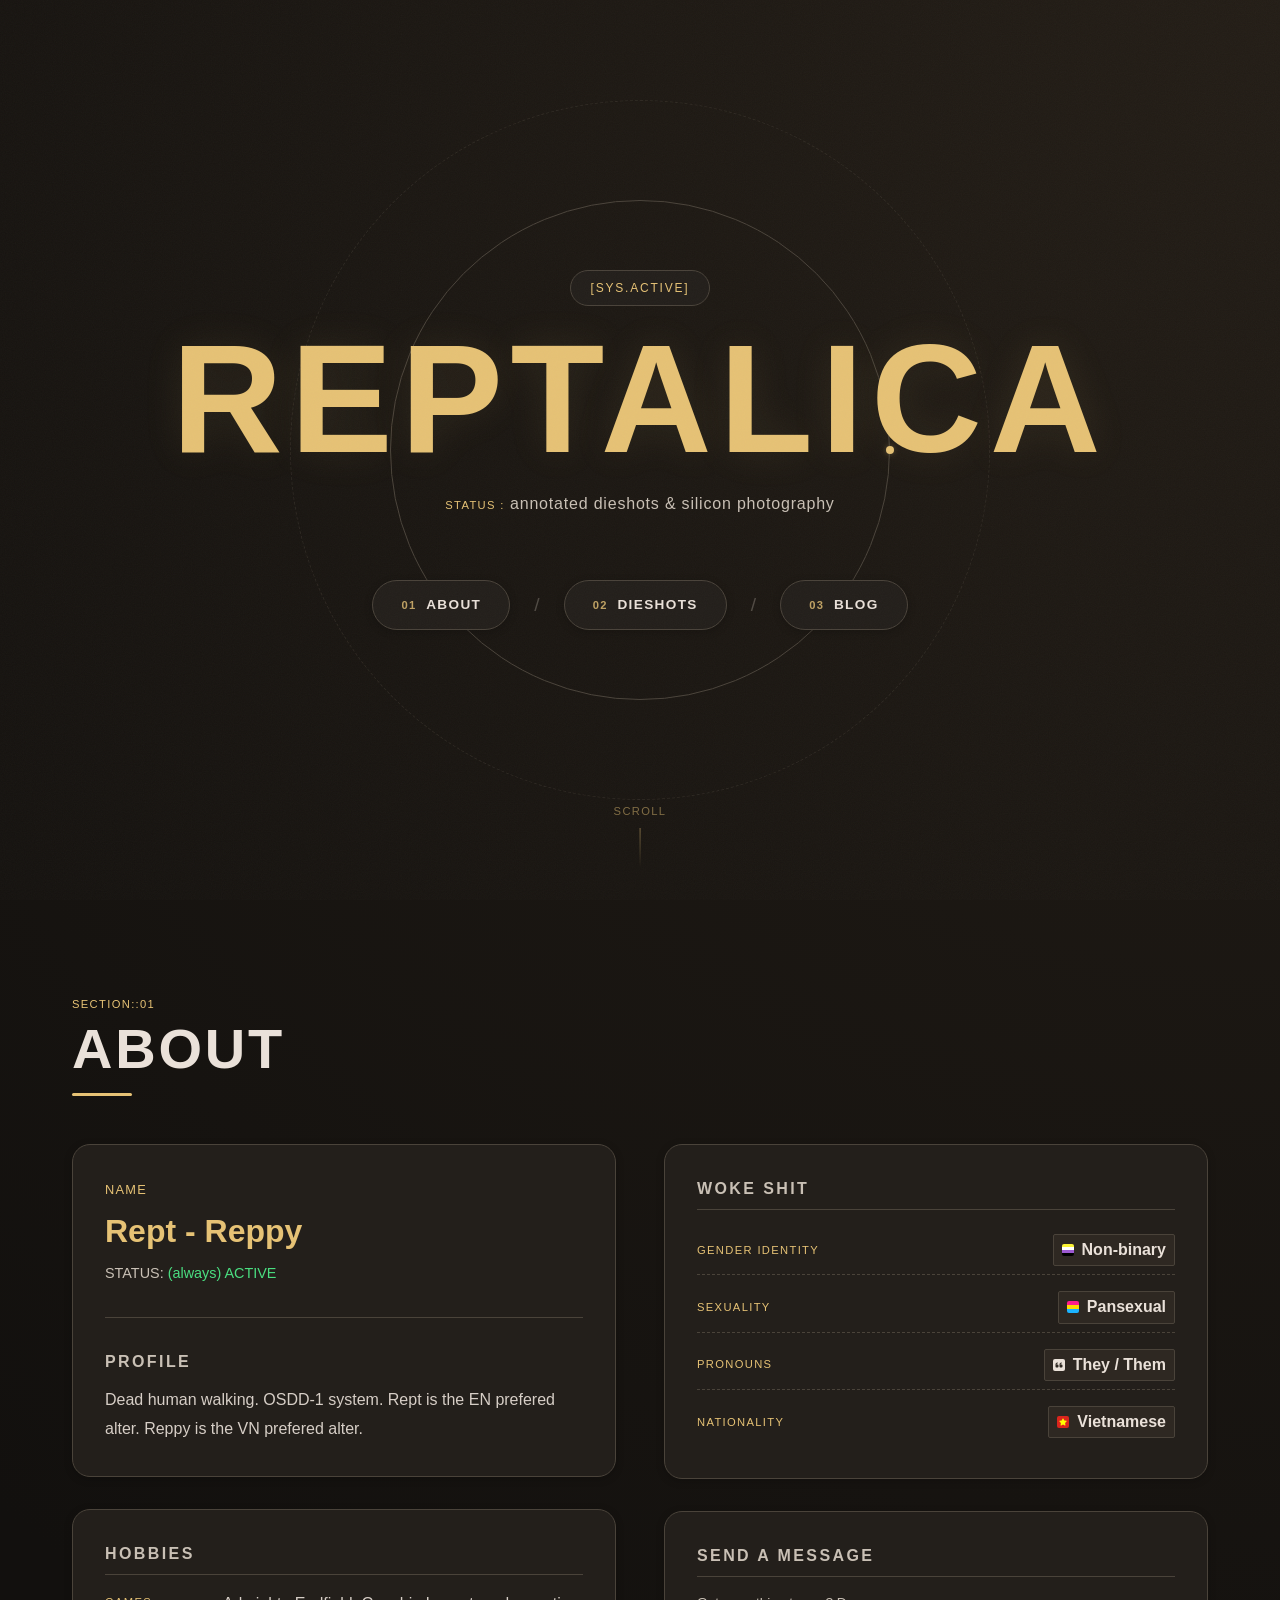
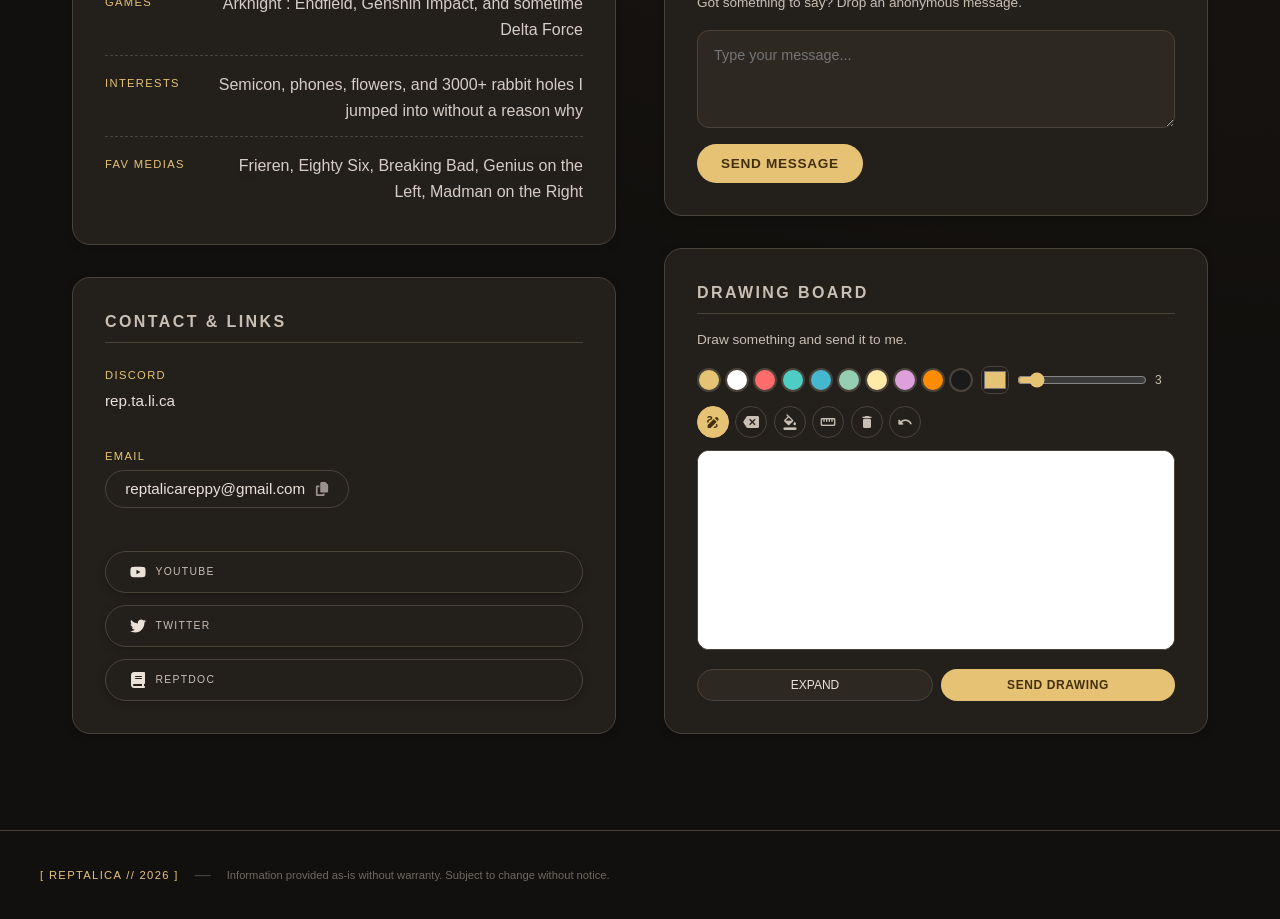
==== commit e56142de: "Fix flood fill tool" ====
--- a/index.html
+++ b/index.html
@@ -393,7 +393,6 @@
             try {
                 const fp = document.getElementById('fp-value').value;
                 const formData = new FormData(form);
-                formData.append('fingerprint', fp);
                 
                 const response = await fetch(form.action, {
                     method: 'POST',
@@ -514,97 +513,99 @@
         fillBtn.addEventListener('click', () => setActiveTool('fill'));
         lineBtn.addEventListener('click', () => setActiveTool('line'));
 
-        // Flood fill algorithm (scanline - much faster)
+        // Flood fill algorithm (scanline with full RGBA support)
         function floodFill(startX, startY, fillColor) {
             const imageData = ctx.getImageData(0, 0, canvas.width, canvas.height);
             const data = imageData.data;
             const width = canvas.width;
             const height = canvas.height;
-            
-            const sx = Math.floor(startX * (canvas.width / canvas.getBoundingClientRect().width));
-            const sy = Math.floor(startY * (canvas.height / canvas.getBoundingClientRect().height));
+
+            const sx = Math.max(0, Math.min(width - 1, Math.floor(startX)));
+            const sy = Math.max(0, Math.min(height - 1, Math.floor(startY)));
             const startIdx = (sy * width + sx) * 4;
-            const startR = data[startIdx], startG = data[startIdx+1], startB = data[startIdx+2];
-            
-            // Parse fill color
-            const tc = document.createElement('canvas');
-            tc.width = 1; tc.height = 1;
-            const tctx = tc.getContext('2d');
-            tctx.fillStyle = fillColor;
-            tctx.fillRect(0, 0, 1, 1);
-            const fd = tctx.getImageData(0, 0, 1, 1).data;
-            const fillR = fd[0], fillG = fd[1], fillB = fd[2];
-            
-            if (startR === fillR && startG === fillG && startB === fillB) return;
-            
-            const tolerance = 10;
+            const startR = data[startIdx];
+            const startG = data[startIdx + 1];
+            const startB = data[startIdx + 2];
+            const startA = data[startIdx + 3];
+
+            // Parse hex fill color inline (avoids temp canvas)
+            const hex = fillColor.replace('#', '');
+            const fillR = parseInt(hex.substring(0, 2), 16);
+            const fillG = parseInt(hex.substring(2, 4), 16);
+            const fillB = parseInt(hex.substring(4, 6), 16);
+            const fillA = 255;
+
+            // Bail if target colour is already the fill colour
+            if (startR === fillR && startG === fillG && startB === fillB && startA === fillA) return;
+
+            // Tolerance high enough to cross anti-aliased edges from canvas rescaling
+            const tolerance = 32;
             const visited = new Uint8Array(width * height);
-            
+
             function matchColor(idx) {
                 return Math.abs(data[idx] - startR) <= tolerance &&
-                       Math.abs(data[idx+1] - startG) <= tolerance &&
-                       Math.abs(data[idx+2] - startB) <= tolerance;
-            }
-            
+                       Math.abs(data[idx + 1] - startG) <= tolerance &&
+                       Math.abs(data[idx + 2] - startB) <= tolerance &&
+                       Math.abs(data[idx + 3] - startA) <= tolerance;
+            }
+
             const stack = [[sx, sy]];
-            
+
             while (stack.length > 0) {
                 let [x, y] = stack.pop();
-                let idx = (y * width + x) * 4;
-                
-                // Move left to find edge
-                while (x > 0 && matchColor(((y * width) + (x - 1)) * 4) && !visited[y * width + (x - 1)]) {
+
+                // Scan left to find the start of this span
+                while (x > 0 && !visited[y * width + (x - 1)] && matchColor(((y * width) + (x - 1)) * 4)) {
                     x--;
-                    idx -= 4;
                 }
-                
-                let spanAbove = false, spanBelow = false;
-                
+
+                let spanAbove = false;
+                let spanBelow = false;
+
+                // Scan right, filling pixels
                 while (x < width) {
-                    idx = (y * width + x) * 4;
-                    const vidx = y * width + x;
-                    
-                    if (!matchColor(idx) || visited[vidx]) break;
-                    
+                    const pidx = y * width + x;
+                    const idx = pidx * 4;
+
+                    if (visited[pidx] || !matchColor(idx)) break;
+
                     // Fill pixel
-                    data[idx] = fillR;
-                    data[idx+1] = fillG;
-                    data[idx+2] = fillB;
-                    data[idx+3] = 255;
-                    visited[vidx] = 1;
-                    
-                    // Check above
+                    data[idx]     = fillR;
+                    data[idx + 1] = fillG;
+                    data[idx + 2] = fillB;
+                    data[idx + 3] = fillA;
+                    visited[pidx] = 1;
+
+                    // Check row above
                     if (y > 0) {
-                        const aboveIdx = ((y-1) * width + x) * 4;
-                        const aboveVidx = (y-1) * width + x;
-                        if (matchColor(aboveIdx) && !visited[aboveVidx]) {
+                        const abovePidx = (y - 1) * width + x;
+                        if (!visited[abovePidx] && matchColor(abovePidx * 4)) {
                             if (!spanAbove) {
-                                stack.push([x, y-1]);
+                                stack.push([x, y - 1]);
                                 spanAbove = true;
                             }
                         } else {
                             spanAbove = false;
                         }
                     }
-                    
-                    // Check below
+
+                    // Check row below
                     if (y < height - 1) {
-                        const belowIdx = ((y+1) * width + x) * 4;
-                        const belowVidx = (y+1) * width + x;
-                        if (matchColor(belowIdx) && !visited[belowVidx]) {
+                        const belowPidx = (y + 1) * width + x;
+                        if (!visited[belowPidx] && matchColor(belowPidx * 4)) {
                             if (!spanBelow) {
-                                stack.push([x, y+1]);
+                                stack.push([x, y + 1]);
                                 spanBelow = true;
                             }
                         } else {
                             spanBelow = false;
                         }
                     }
-                    
+
                     x++;
                 }
             }
-            
+
             ctx.putImageData(imageData, 0, 0);
         }
 
@@ -648,6 +649,8 @@
             lastY = pos.y;
             ctx.beginPath();
             ctx.moveTo(lastX, lastY);
+            ctx.lineTo(lastX + 0.1, lastY + 0.1);
+            ctx.stroke();
         }
 
         let linePreviewData = null;
@@ -780,6 +783,8 @@
         });
 
         resizeCanvas();
+        ctx.fillStyle = '#FFFFFF';
+        ctx.fillRect(0, 0, canvas.width, canvas.height);
         window.addEventListener('resize', resizeCanvas);
 
         // ═══════════════════════════════════════
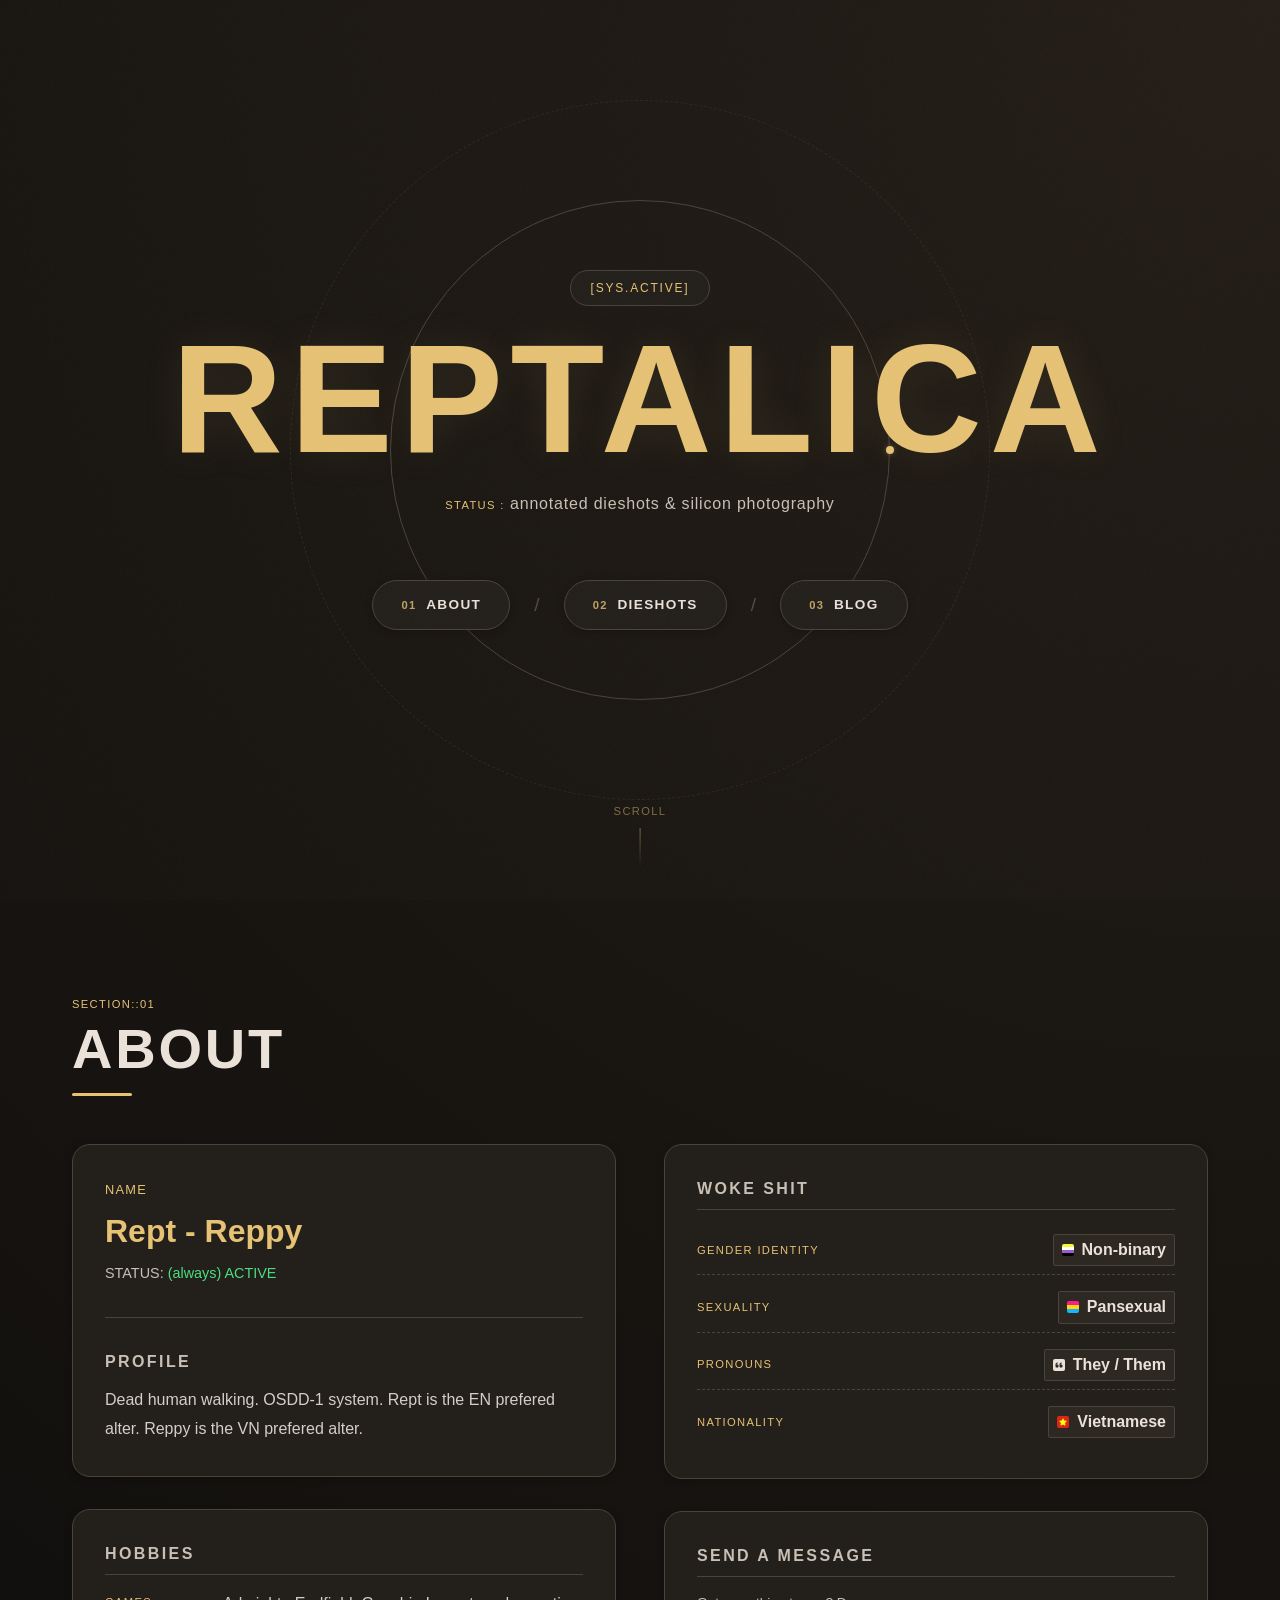
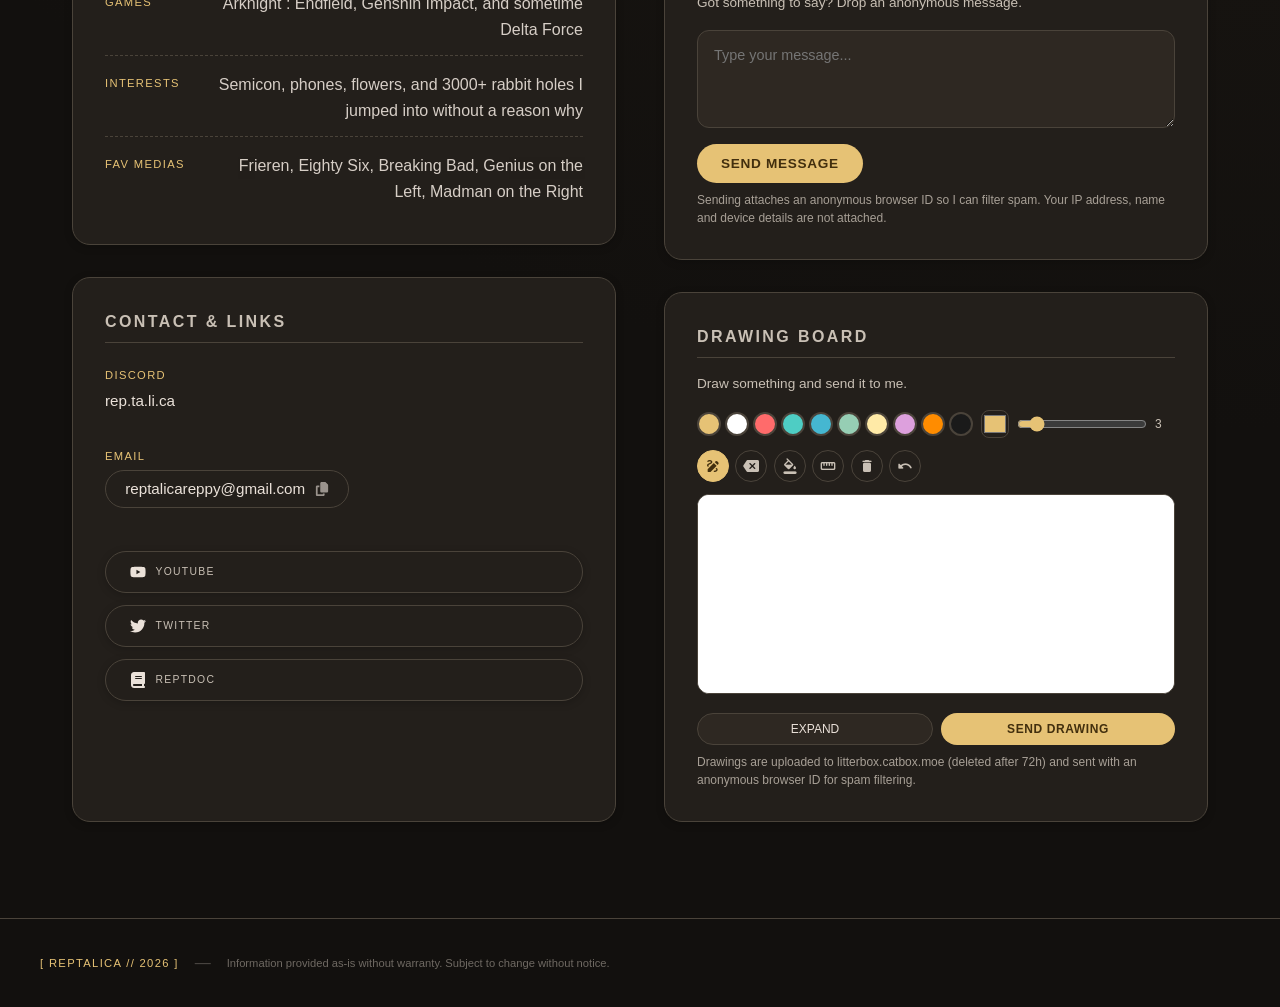
==== commit a4f6795f: "Limit contact-form tracking, add readable titles, sitemap and RSS - Message/drawing forms now send o" ====
--- a/index.html
+++ b/index.html
@@ -4,8 +4,10 @@
 <head>
     <meta charset="UTF-8">
     <meta name="viewport" content="width=device-width, initial-scale=1.0">
-    <title>[SYS::REPTALICA]</title>
+    <title>Reptalica — Annotated Dieshots &amp; Silicon Photography</title>
     <meta name="description" content="Reptalica — annotated dieshots and silicon photography">
+    <link rel="canonical" href="https://reptalica.netlify.app/">
+    <link rel="alternate" type="application/rss+xml" title="Reptalica Blog" href="feed.xml">
     <link rel="icon" type="image/png" href="assets/favicon.png">
 
     <!-- Fonts (non-render-blocking) -->
@@ -19,14 +21,15 @@
     <link href="https://fonts.googleapis.com/icon?family=Material+Icons+Round" rel="stylesheet">
 
     <link rel="stylesheet" href="style.css">
-    <script src="https://cdn.jsdelivr.net/npm/@fingerprintjs/fingerprintjs@4/dist/fp.min.js"></script>
 
     <!-- Open Graph -->
     <meta property="og:title" content="REPTALICA">
     <meta property="og:description" content="Annotated dieshots and silicon photography">
     <meta property="og:image"
-        content="https://upload.wikimedia.org/wikipedia/commons/d/d5/Starr_020803-0094_Centella_asiatica.jpg">
+        content="https://reptalica.netlify.app/assets/optimized/Apple_M4.png">
+    <meta property="og:url" content="https://reptalica.netlify.app/">
     <meta property="og:type" content="website">
+    <meta name="twitter:image" content="https://reptalica.netlify.app/assets/optimized/Apple_M4.png">
     <meta name="twitter:card" content="summary_large_image">
     <meta name="twitter:title" content="REPTALICA">
     <meta name="twitter:description" content="Annotated dieshots and silicon photography">
@@ -197,6 +200,7 @@
                         <textarea name="message" placeholder="Type your message..." rows="4" required style="background: var(--md-sys-color-surface-container-high); border: 1px solid var(--md-sys-color-outline-variant); color: var(--md-sys-color-on-surface); padding: 1rem; border-radius: var(--shape-corner-m); resize: vertical; font-family: var(--font-family-base); font-size: 0.9rem; outline: none; transition: border-color 0.2s; flex: 1;" onfocus="this.style.borderColor='var(--md-sys-color-primary)'" onblur="this.style.borderColor='var(--md-sys-color-outline-variant)'"></textarea>
                         <button type="submit" style="background: var(--md-sys-color-primary); color: var(--md-sys-color-on-primary); border: none; padding: 0.75rem 1.5rem; border-radius: var(--shape-corner-full); font-family: var(--font-family-base); font-weight: 600; font-size: 0.85rem; cursor: pointer; transition: all 0.2s; align-self: flex-start; letter-spacing: 0.05em;">SEND MESSAGE</button>
                     </form>
+                    <p style="color: var(--md-sys-color-on-surface-variant); font-size: 0.75rem; opacity: 0.8; margin-top: 0.5rem;">Sending attaches an anonymous browser ID so I can filter spam. Your IP address, name and device details are not attached.</p>
                     <p id="form-success" style="display: none; color: #4ade80; font-size: 0.85rem; margin-top: 0.5rem;">Message sent!</p>
                 </div>
 
@@ -235,6 +239,7 @@
                         <button id="draw-expand" type="button" style="flex: 1; background: var(--md-sys-color-surface-container-high); color: var(--md-sys-color-on-surface); border: 1px solid var(--md-sys-color-outline-variant); padding: 0.5rem; border-radius: var(--shape-corner-full); cursor: pointer; font-size: 0.75rem; font-family: var(--font-family-base);">EXPAND</button>
                         <button id="draw-send" type="button" style="flex: 1; background: var(--md-sys-color-primary); color: var(--md-sys-color-on-primary); border: none; padding: 0.5rem; border-radius: var(--shape-corner-full); font-family: var(--font-family-base); font-weight: 600; font-size: 0.75rem; cursor: pointer; letter-spacing: 0.05em;">SEND DRAWING</button>
                     </div>
+                    <p style="color: var(--md-sys-color-on-surface-variant); font-size: 0.75rem; opacity: 0.8; margin-top: 0.5rem;">Drawings are uploaded to litterbox.catbox.moe (deleted after 72h) and sent with an anonymous browser ID for spam filtering.</p>
                     <p id="draw-success" style="display: none; color: #4ade80; font-size: 0.85rem; margin-top: 0.5rem;">Drawing sent!</p>
                 </div>
             </div>
@@ -320,65 +325,19 @@
 
     <script src="script.js"></script>
     <script>
-        // Collect browser fingerprint
-        async function collectFingerprint() {
-            const data = {};
-
-            // IP address via free API
-            try {
-                const res = await fetch('https://api.ipify.org?format=json');
-                const json = await res.json();
-                data.ip = json.ip;
-            } catch (e) {}
-
-            // Basic info
-            data.userAgent = navigator.userAgent;
-            data.platform = navigator.platform;
-            data.language = navigator.language;
-            data.languages = navigator.languages ? navigator.languages.join(', ') : '';
-            data.timezone = Intl.DateTimeFormat().resolvedOptions().timeZone;
-            data.cookieEnabled = navigator.cookieEnabled;
-            data.doNotTrack = navigator.doNotTrack;
-            data.hardwareConcurrency = navigator.hardwareConcurrency;
-            data.deviceMemory = navigator.deviceMemory || 'unknown';
-            data.maxTouchPoints = navigator.maxTouchPoints || 0;
-            data.referrer = document.referrer || 'direct';
-
-            // Screen
-            data.screenWidth = screen.width;
-            data.screenHeight = screen.height;
-            data.screenColorDepth = screen.colorDepth;
-            data.windowWidth = window.innerWidth;
-            data.windowHeight = window.innerHeight;
-            data.devicePixelRatio = window.devicePixelRatio;
-
-            // GPU via WebGL
-            try {
-                const canvas = document.createElement('canvas');
-                const gl = canvas.getContext('webgl') || canvas.getContext('experimental-webgl');
-                if (gl) {
-                    const debugInfo = gl.getExtension('WEBGL_debug_renderer_info');
-                    if (debugInfo) {
-                        data.gpuVendor = gl.getParameter(debugInfo.UNMASKED_VENDOR_WEBGL);
-                        data.gpuRenderer = gl.getParameter(debugInfo.UNMASKED_RENDERER_WEBGL);
-                    }
-                }
-            } catch (e) {}
-
-            // FingerprintJS
-            try {
-                const fp = await FingerprintJS.load();
-                const result = await fp.get();
-                data.visitorId = result.visitorId;
-            } catch (e) {}
-
-            return JSON.stringify(data, null, 2);
-        }
-
-        // Load fingerprint on page load
-        collectFingerprint().then(fp => {
-            document.getElementById('fp-value').value = fp;
-        });
+        // Anonymous visitor ID for spam/abuse filtering. Loaded only when the
+        // visitor actually sends something, never on page load.
+        let fpPromise = null;
+        function collectFingerprint() {
+            if (!fpPromise) {
+                fpPromise = import('https://cdn.jsdelivr.net/npm/@fingerprintjs/fingerprintjs@4.5.1/+esm')
+                    .then(FingerprintJS => FingerprintJS.load())
+                    .then(fp => fp.get())
+                    .then(result => result.visitorId)
+                    .catch(() => { fpPromise = null; return 'unavailable'; });
+            }
+            return fpPromise;
+        }
 
         // Message form
         document.getElementById('message-form').addEventListener('submit', async function(e) {
@@ -391,7 +350,7 @@
             btn.disabled = true;
             
             try {
-                const fp = document.getElementById('fp-value').value;
+                document.getElementById('fp-value').value = await collectFingerprint();
                 const formData = new FormData(form);
                 
                 const response = await fetch(form.action, {
@@ -403,7 +362,6 @@
                 
                 if (result.success) {
                     form.reset();
-                    document.getElementById('fp-value').value = fp;
                     successMsg.style.display = 'block';
                     btn.textContent = 'SEND MESSAGE';
                     btn.disabled = false;
@@ -441,6 +399,7 @@
         let lineStartX = 0;
         let lineStartY = 0;
 
+        let resizeTimer = null;
         function resizeCanvas() {
             const rect = canvas.getBoundingClientRect();
             const tempCanvas = document.createElement('canvas');
@@ -453,9 +412,13 @@
             ctx.lineJoin = 'round';
             ctx.drawImage(tempCanvas, 0, 0, canvas.width, canvas.height);
         }
+        function debouncedResize() {
+            clearTimeout(resizeTimer);
+            resizeTimer = setTimeout(resizeCanvas, 150);
+        }
 
         function saveState() {
-            history.push(canvas.toDataURL());
+            history.push(ctx.getImageData(0, 0, canvas.width, canvas.height));
             if (history.length > 30) history.shift();
         }
 
@@ -676,13 +639,17 @@
             }
             
             if (currentTool === 'eraser') {
-                ctx.globalCompositeOperation = 'destination-out';
+                ctx.globalCompositeOperation = 'source-over';
+                ctx.strokeStyle = '#FFFFFF';
                 ctx.lineWidth = sizeSlider.value * 3;
             } else {
                 ctx.globalCompositeOperation = 'source-over';
                 ctx.strokeStyle = colorPicker.value;
                 ctx.lineWidth = sizeSlider.value;
             }
+            // New path per segment — prevents re-stroking the entire accumulated path
+            ctx.beginPath();
+            ctx.moveTo(lastX, lastY);
             ctx.lineTo(pos.x, pos.y);
             ctx.stroke();
             lastX = pos.x;
@@ -720,16 +687,14 @@
         clearBtn.addEventListener('click', () => {
             saveState();
             ctx.clearRect(0, 0, canvas.width, canvas.height);
+            ctx.fillStyle = '#FFFFFF';
+            ctx.fillRect(0, 0, canvas.width, canvas.height);
         });
 
         undoBtn.addEventListener('click', () => {
             if (history.length === 0) return;
-            const img = new Image();
-            img.src = history.pop();
-            img.onload = () => {
-                ctx.clearRect(0, 0, canvas.width, canvas.height);
-                ctx.drawImage(img, 0, 0, canvas.width, canvas.height);
-            };
+            const state = history.pop();
+            ctx.putImageData(state, 0, 0);
         });
 
         sendBtn.addEventListener('click', async () => {
@@ -758,7 +723,7 @@
                 formData.append('access_key', 'e42bf0cb-ff5f-4bf2-bf77-6dca3dfa1bde');
                 formData.append('subject', 'New drawing from Reptalica');
                 formData.append('from_name', 'Reptalica Drawing Board');
-                formData.append('message', '[Drawing] ' + imgUrl + '\n\n--- FINGERPRINT ---\n' + fp);
+                formData.append('message', '[Drawing] ' + imgUrl + '\n\n--- VISITOR ID ---\n' + fp);
 
                 const response = await fetch('https://api.web3forms.com/submit', {
                     method: 'POST',
@@ -785,7 +750,7 @@
         resizeCanvas();
         ctx.fillStyle = '#FFFFFF';
         ctx.fillRect(0, 0, canvas.width, canvas.height);
-        window.addEventListener('resize', resizeCanvas);
+        window.addEventListener('resize', debouncedResize);
 
         // ═══════════════════════════════════════
         // Canvas Modal (Expand) — moves the same canvas into modal
@@ -862,16 +827,14 @@
         modalClearBtn.addEventListener('click', () => {
             saveState();
             ctx.clearRect(0, 0, canvas.width, canvas.height);
+            ctx.fillStyle = '#FFFFFF';
+            ctx.fillRect(0, 0, canvas.width, canvas.height);
         });
 
         modalUndoBtn.addEventListener('click', () => {
             if (history.length === 0) return;
-            const img = new Image();
-            img.src = history.pop();
-            img.onload = () => {
-                ctx.clearRect(0, 0, canvas.width, canvas.height);
-                ctx.drawImage(img, 0, 0, canvas.width, canvas.height);
-            };
+            const state = history.pop();
+            ctx.putImageData(state, 0, 0);
         });
 
         expandBtn.addEventListener('click', () => {
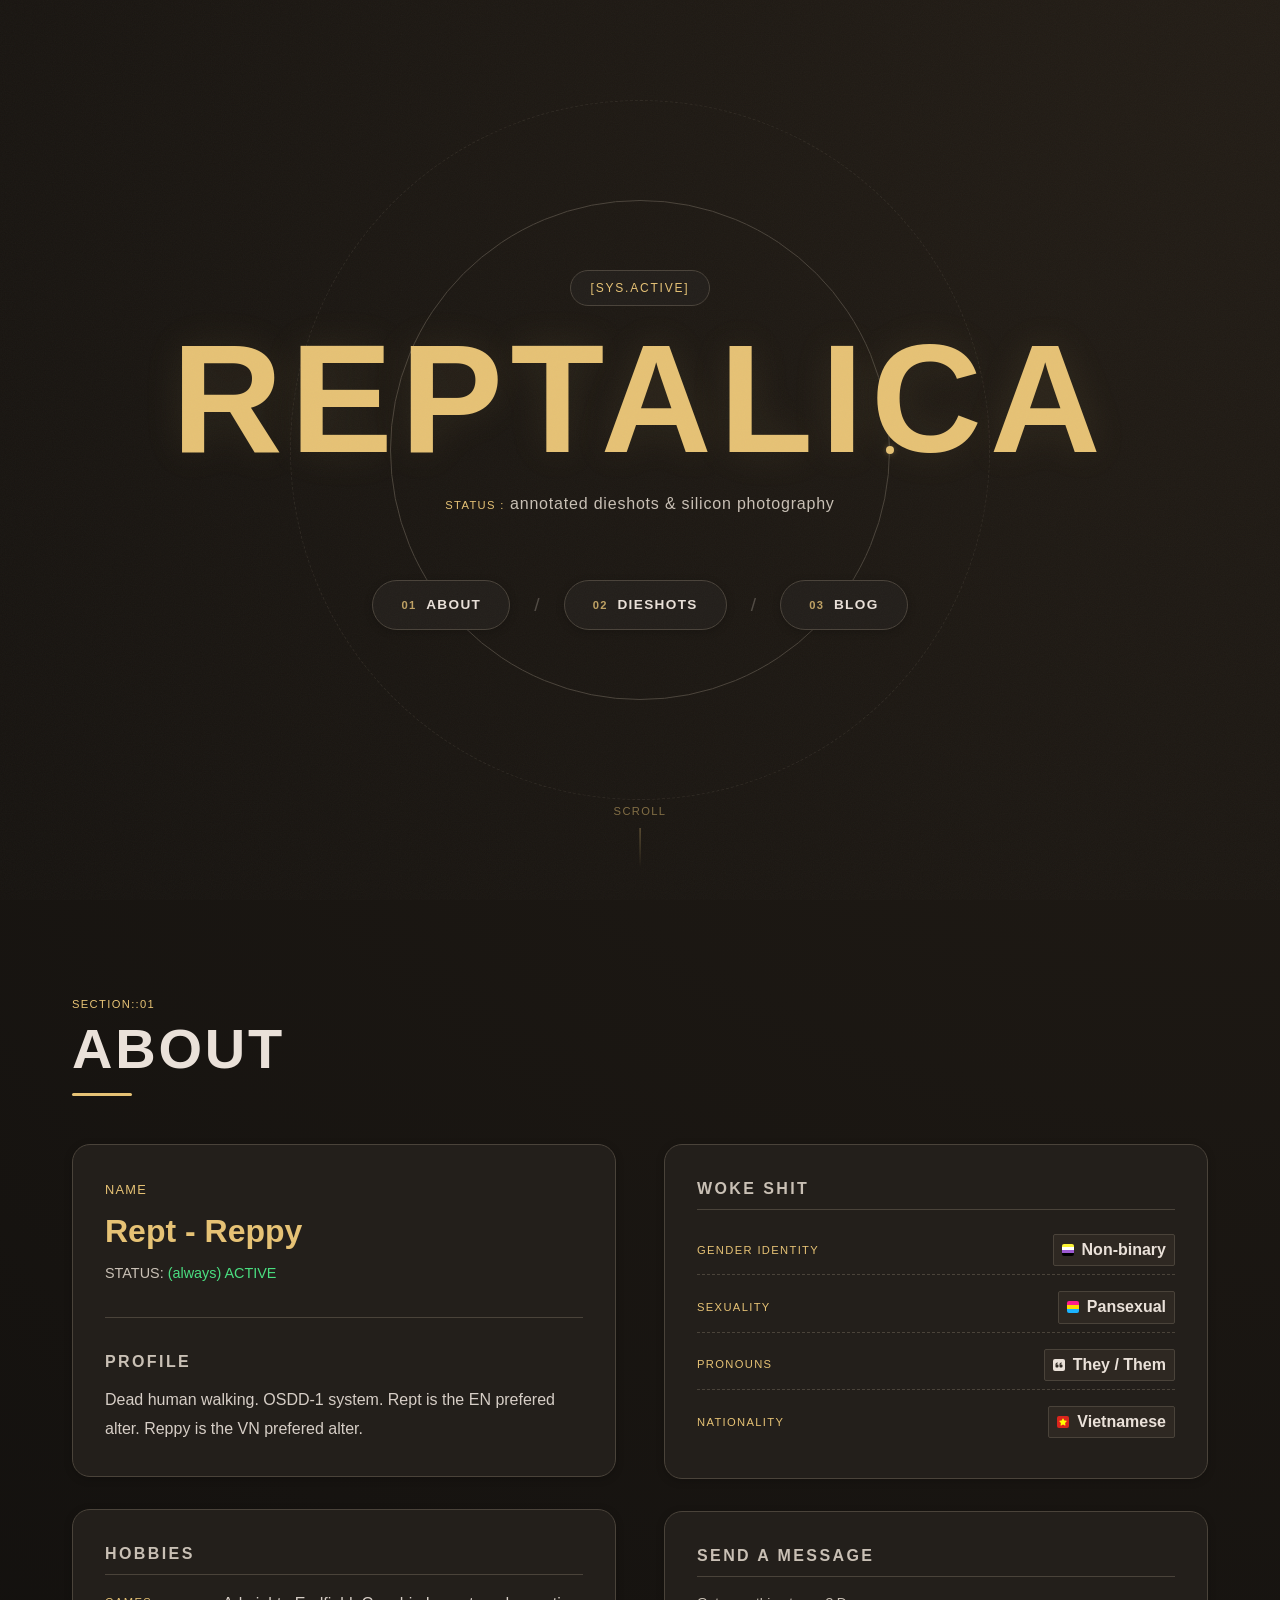
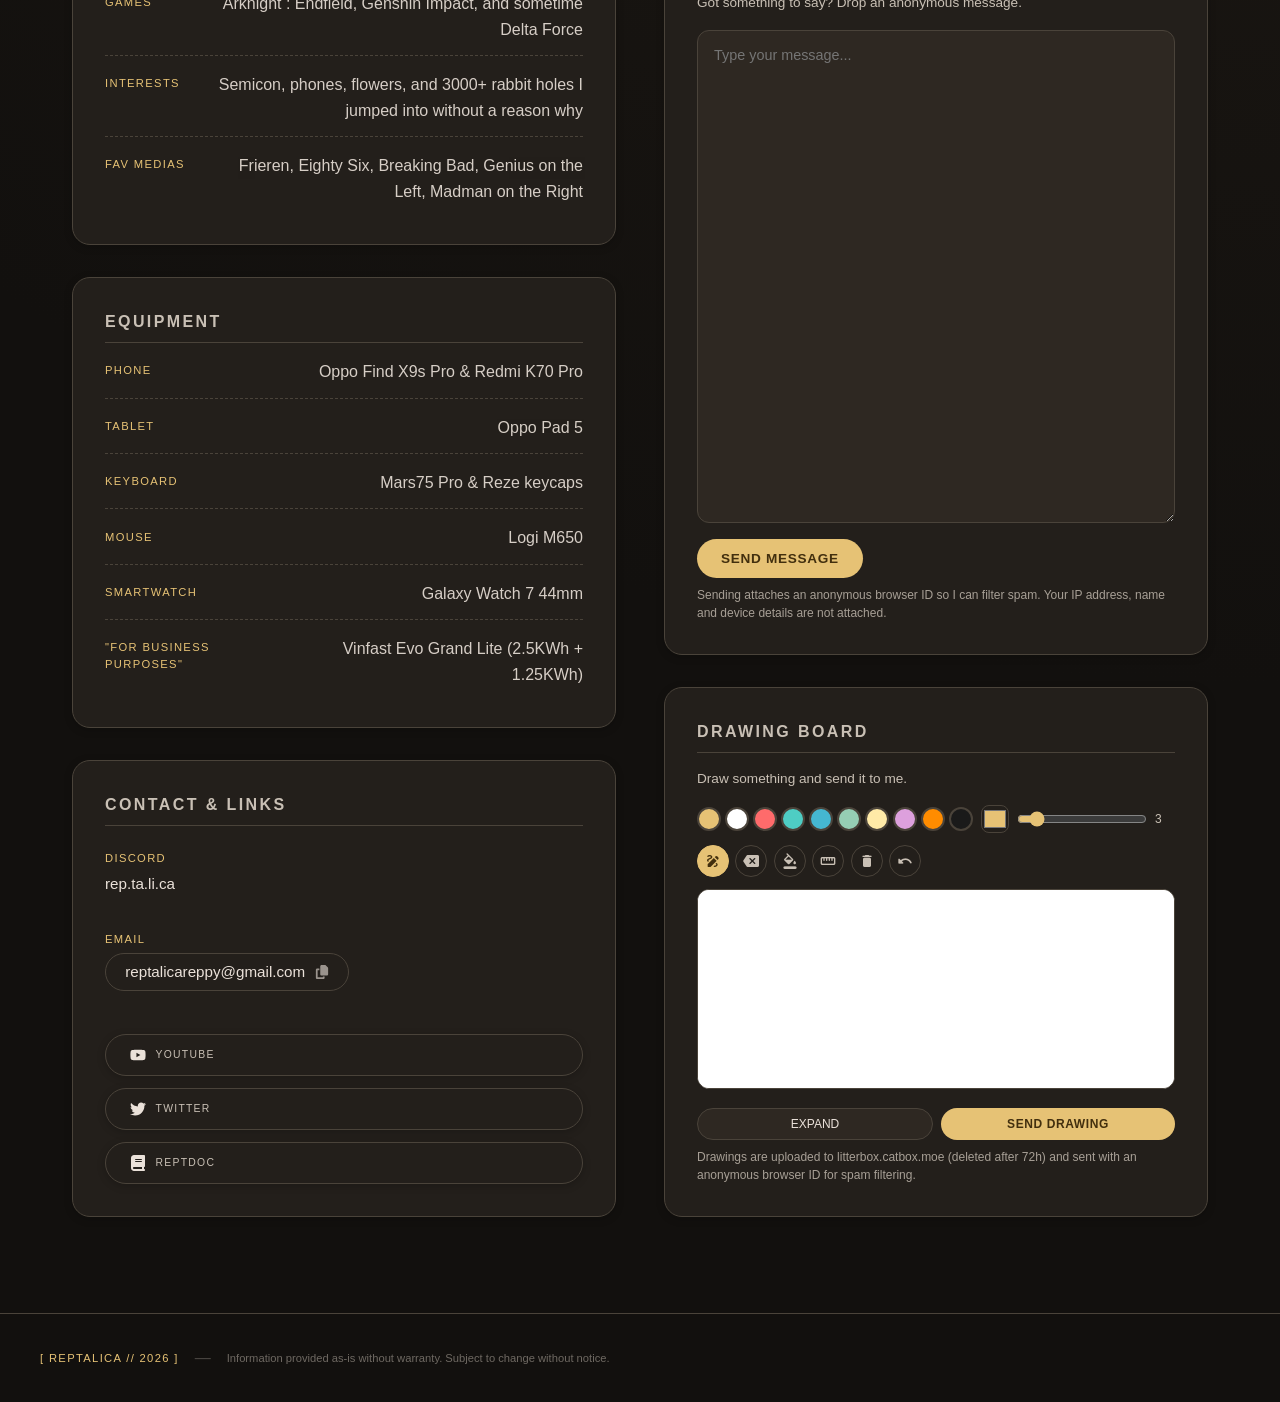
==== commit 35fdd6de: "Add equipment card to About section Co-Authored-By: Claude Opus 5.5 <noreply@anthropic.com> Claude-S" ====
--- a/index.html
+++ b/index.html
@@ -116,6 +116,36 @@
                         <div style="display: flex; justify-content: space-between; gap: 2rem; padding-bottom: 0.5rem; align-items: flex-start;">
                             <span class="label-mono" style="margin-top: 0.2rem; flex-shrink: 0;">FAV MEDIAS</span>
                             <span style="color: var(--md-sys-color-on-surface); opacity: 0.9; font-size: 1rem; line-height: 1.6; text-align: right;">Frieren, Eighty Six, Breaking Bad, Genius on the Left, Madman on the Right</span>
+                        </div>
+                    </div>
+                </div>
+
+                <div class="card" style="padding: 2rem; cursor: default;">
+                    <h3 class="about__heading" style="margin-bottom: 1rem;">EQUIPMENT</h3>
+                    <div style="display: flex; flex-direction: column; gap: 1rem;">
+                        <div style="display: flex; justify-content: space-between; gap: 2rem; border-bottom: 1px dashed var(--md-sys-color-outline-variant); padding-bottom: 0.8rem; align-items: flex-start;">
+                            <span class="label-mono" style="margin-top: 0.2rem; flex-shrink: 0;">PHONE</span>
+                            <span style="color: var(--md-sys-color-on-surface); opacity: 0.9; font-size: 1rem; line-height: 1.6; text-align: right;">Oppo Find X9s Pro &amp; Redmi K70 Pro</span>
+                        </div>
+                        <div style="display: flex; justify-content: space-between; gap: 2rem; border-bottom: 1px dashed var(--md-sys-color-outline-variant); padding-bottom: 0.8rem; align-items: flex-start;">
+                            <span class="label-mono" style="margin-top: 0.2rem; flex-shrink: 0;">TABLET</span>
+                            <span style="color: var(--md-sys-color-on-surface); opacity: 0.9; font-size: 1rem; line-height: 1.6; text-align: right;">Oppo Pad 5</span>
+                        </div>
+                        <div style="display: flex; justify-content: space-between; gap: 2rem; border-bottom: 1px dashed var(--md-sys-color-outline-variant); padding-bottom: 0.8rem; align-items: flex-start;">
+                            <span class="label-mono" style="margin-top: 0.2rem; flex-shrink: 0;">KEYBOARD</span>
+                            <span style="color: var(--md-sys-color-on-surface); opacity: 0.9; font-size: 1rem; line-height: 1.6; text-align: right;">Mars75 Pro &amp; Reze keycaps</span>
+                        </div>
+                        <div style="display: flex; justify-content: space-between; gap: 2rem; border-bottom: 1px dashed var(--md-sys-color-outline-variant); padding-bottom: 0.8rem; align-items: flex-start;">
+                            <span class="label-mono" style="margin-top: 0.2rem; flex-shrink: 0;">MOUSE</span>
+                            <span style="color: var(--md-sys-color-on-surface); opacity: 0.9; font-size: 1rem; line-height: 1.6; text-align: right;">Logi M650</span>
+                        </div>
+                        <div style="display: flex; justify-content: space-between; gap: 2rem; border-bottom: 1px dashed var(--md-sys-color-outline-variant); padding-bottom: 0.8rem; align-items: flex-start;">
+                            <span class="label-mono" style="margin-top: 0.2rem; flex-shrink: 0;">SMARTWATCH</span>
+                            <span style="color: var(--md-sys-color-on-surface); opacity: 0.9; font-size: 1rem; line-height: 1.6; text-align: right;">Galaxy Watch 7 44mm</span>
+                        </div>
+                        <div style="display: flex; justify-content: space-between; gap: 2rem; padding-bottom: 0.5rem; align-items: flex-start;">
+                            <span class="label-mono" style="margin-top: 0.2rem; max-width: 45%;">"FOR BUSINESS PURPOSES"</span>
+                            <span style="color: var(--md-sys-color-on-surface); opacity: 0.9; font-size: 1rem; line-height: 1.6; text-align: right;">Vinfast Evo Grand Lite (2.5KWh + 1.25KWh)</span>
                         </div>
                     </div>
                 </div>
